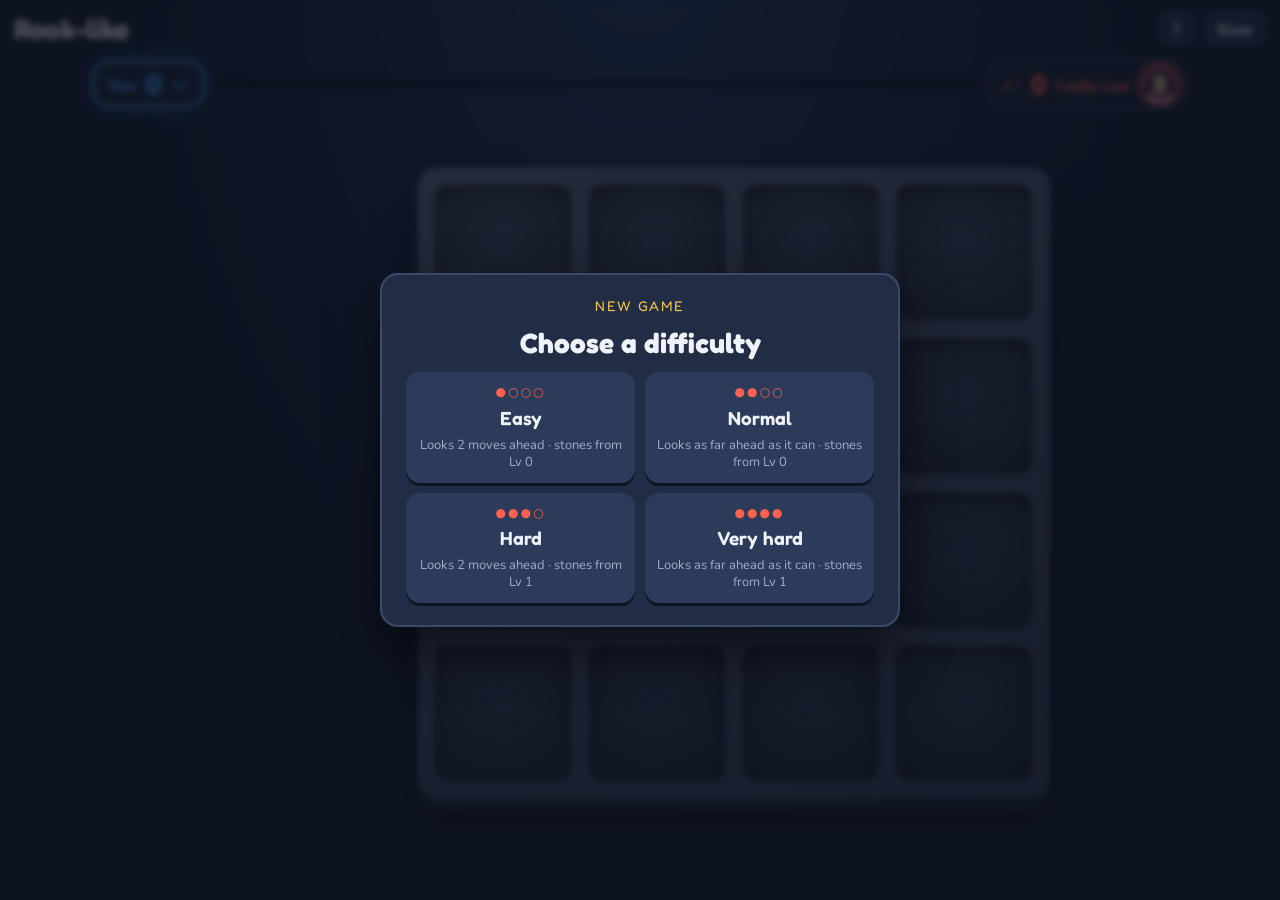
==== index.html @ 0acc6669 "Rook-like: more detailed stone and portrait art - Every character redrawn with soft shading (art-sha" ====
<!doctype html>
<html lang="en">
<head>
<meta charset="utf-8">
<meta name="viewport" content="width=device-width, initial-scale=1, viewport-fit=cover">
<meta name="description" content="A roguelike of spiked chess stones: twenty duels, one crown. Free browser game.">
<title>Rook-like</title>
<meta name="theme-color" content="#162034">
<meta name="apple-mobile-web-app-capable" content="yes">
<meta name="mobile-web-app-capable" content="yes">
<meta name="apple-mobile-web-app-title" content="Rook-like">
<meta name="apple-mobile-web-app-status-bar-style" content="black-translucent">
<link rel="apple-touch-icon" href="../apps/icons/stones.png">
<link rel="preconnect" href="https://fonts.googleapis.com">
<link rel="preconnect" href="https://fonts.gstatic.com" crossorigin>
<link href="https://fonts.googleapis.com/css2?family=Fredoka:wght@500;600;700&family=Nunito:wght@400;700&display=swap" rel="stylesheet">
<link rel="stylesheet" href="style.css">

</head>
<body>
<svg width="0" height="0" style="position:absolute" aria-hidden="true">
  <defs>
    <linearGradient id="body-you" x1="0" y1="0" x2=".6" y2="1"><stop offset="0" stop-color="#7cc0ff"/><stop offset=".5" stop-color="#3b8be8"/><stop offset="1" stop-color="#1f5bb0"/></linearGradient>
    <linearGradient id="body-opponent" x1="0" y1="0" x2=".6" y2="1"><stop offset="0" stop-color="#ff9a84"/><stop offset=".5" stop-color="#ec5440"/><stop offset="1" stop-color="#b02d1f"/></linearGradient>
    <linearGradient id="body-debris" x1="0" y1="0" x2=".6" y2="1"><stop offset="0" stop-color="#4a4a54"/><stop offset="1" stop-color="#121216"/></linearGradient>
    <linearGradient id="gold" x1="0" y1="0" x2="0" y2="1"><stop offset="0" stop-color="#fff2a8"/><stop offset=".5" stop-color="#f3c54a"/><stop offset="1" stop-color="#b8860b"/></linearGradient>
    <linearGradient id="sheen" x1="0" y1="0" x2="0" y2="1"><stop offset="0" stop-color="#fff" stop-opacity=".38"/><stop offset=".45" stop-color="#fff" stop-opacity="0"/></linearGradient>
    <!-- art.js: skin, the right-side shading every shape gets, metal, the stone's inner face, portrait vignette and glow -->
    <radialGradient id="art-skin" cx=".38" cy=".32" r=".8"><stop offset="0" stop-color="#fde3c6"/><stop offset=".55" stop-color="#f2c9a0"/><stop offset="1" stop-color="#d39b72"/></radialGradient>
    <linearGradient id="art-shade" x1="0" y1="0" x2="1" y2=".35"><stop offset=".45" stop-color="#000" stop-opacity="0"/><stop offset="1" stop-color="#000" stop-opacity=".28"/></linearGradient>
    <linearGradient id="art-metal" x1="0" y1="0" x2="1" y2="1"><stop offset="0" stop-color="#f2f5fa"/><stop offset=".45" stop-color="#b9c1d1"/><stop offset="1" stop-color="#6f7a8e"/></linearGradient>
    <radialGradient id="art-face" cx=".45" cy=".4" r=".7"><stop offset="0" stop-color="#fff" stop-opacity=".22"/><stop offset=".7" stop-color="#fff" stop-opacity="0"/><stop offset="1" stop-color="#000" stop-opacity=".12"/></radialGradient>
    <radialGradient id="art-vignette" cx=".5" cy=".45" r=".7"><stop offset=".6" stop-color="#000" stop-opacity="0"/><stop offset="1" stop-color="#000" stop-opacity=".45"/></radialGradient>
    <radialGradient id="art-glow"><stop offset="0" stop-color="#9b5de5" stop-opacity=".45"/><stop offset="1" stop-color="#9b5de5" stop-opacity="0"/></radialGradient>
  </defs>
</svg>

<div class="page">
  <header class="top-bar">
    <div class="title"><h1>Rook-like</h1></div>
    <div class="run-progress"><div class="ladder" id="ladder"></div><div class="run-line" id="run-line"></div></div>
    <div class="controls">
      <button id="rules-button" title="Rules">?</button>
      <button id="slow-button" aria-pressed="false" title="Slow motion (S)">Slow</button>
    </div>
  </header>

  <div class="scoreboard">
    <div class="player you" id="player-you">
      <span class="name">You</span>
      <span class="points" id="points-you">0</span>
      <span class="spikes" id="spikes-you" title="Spikes left"></span>
    </div>
    <div class="tug-of-war" aria-hidden="true"><div class="you" id="tug-you"></div><div class="opponent" id="tug-opponent"></div></div>
    <div class="player opponent" id="player-opponent">
      <div class="portrait" id="opponent-portrait"></div>
      <span class="name" id="opponent-name"></span>
      <span class="points" id="points-opponent">0</span>
      <span class="spikes" id="spikes-opponent" title="Spikes left"></span>
    </div>
  </div>

  <main class="table">
    <div class="hand" id="your-hand"></div>
    <div class="centre">
      <div class="board-frame"><div class="board" id="board"></div></div>
      <div id="stone-info"></div>
    </div>
    <div class="hidden-hand"><div class="hidden-stack" id="opponent-hand"></div><span class="hand-count" id="opponent-hand-count"></span></div>
  </main>
</div>

<template id="rules-template">
  <h2>How to play</h2>
  <h3>A match</h3>
  <ul>
    <li>Take turns placing a stone from your hand on an empty square of the 4 × 4 board. You never see the opponent's hand.</li>
    <li>Before each match you pick 8 stones from your collection to play with, at most one king and one queen. Your king and your 7 spikiest stones are picked for you; tap a stone to swap it. The same stone may come at several levels, say a level 4 and a level 5 rook. You start with Tiny Tim, Tiny Tony and Tiny Ted (pawns), Neigh Nigel (knight), Bishop Bailey (bishop), Castle Carl (rook), Duchess Dagger (queen) and King Kobe (king). Your stones face up the board, the opponent's are turned round and face down. Each level adds a spike to every side that has some, up to 5. Opponents' stones can be level 0: one spike fewer on every spiked side, so a level 0 tiny has none.</li>
    <li><b>King Kobe</b> has golden shields on every side: every spike that touches him breaks, and he can never be taken.</li>
    <li><b>Rare stones</b> have their own powers and their own growth (see below). Each belongs to one opponent, who always plays it and may offer it when you win.</li>
  </ul>
  <h3>Fights</h3>
  <ul>
    <li><b>Clash:</b> each side of your new stone that touches an enemy stone fights it. Facing spikes break off one for one, and the side with spikes left over wins and takes the other stone. A spike that hits is used up, so the winner always loses at least one spike: 2 against 1 ends 1 against 0, and 1 against 0 ends 0 against 0. That works both ways: lose any clash and your new stone is taken.</li>
    <li><b>Chain:</b> after the new stone has fought, as long as two stones of different colours touch with a spike between them, they fight the same way, the pair closest to the new stone first. So when a move ends, no two stones of different colours touch with a spike between them.</li>
  </ul>
  <h3>Winning</h3>
  <ul>
    <li>When the board is full, count your stones, one point each. Most points wins. Level on points: most spikes left on your stones wins (the small number by each score). Level on spikes too: whoever placed first wins, since the other side had the last move. Whoever loses His Hovering Holiness loses the match at once.</li>
  </ul>
  <h3>A run</h3>
  <ul>
    <li>A run is <b>20 matches</b>. Lose one and the run is over. Match 20 is the boss. At the start of a game you pick a difficulty, and every run of that game plays it (New game, below, starts over with the starter stones): Easy (opponents look 2 moves ahead, stones from level 0), Normal (as far ahead as they can, level 0), Hard (2 moves, level 1) or Very hard (as far as they can, level 1).</li>
    <li>Opponents come in a random order, but Lady Lux, whose Experienced Edna cures poison, always comes before Madame Swerve and her Venom Veronica. Every opponent keeps their own deck for the whole run. After each match you win, every deck upgrades one stone by one level, so they all grow even while you face someone else. On Easy the tinies go up first, on Normal the tinies, knights, bishops and rooks, one level at a time. The boss starts 6 upgrades ahead.</li>
    <li>After a win, upgrade one of three random stones from your deck by one level. The old one stays in your collection, except a queen, who is replaced. If the opponent played a stone you do not own (piece and turn), you also get one of those, at level 1. When a run ends, keep one stone you held that run and do not own yet: it joins your collection for good, and a new queen replaces your old one.</li>
    <li>Every opponent always brings the same stones. Remember what they play.</li>
  </ul>
  <h3>Controls</h3>
  <ul>
    <li>Pick a stone, then hover over a square (or tap it once on a phone): yellow stones you would take, red stones you would lose, faded spikes would break. Slow (or S) plays every move four times slower.</li>
  </ul>
  <div class="piece-guide" id="piece-guide"></div>
  <p class="record" id="record"></p>
  <div class="rules-footer">
    <div class="rules-footer-links">
      <button class="text-button" id="give-up-button">Give up this run</button>
      <button class="text-button" id="new-game-button">New game</button>
    </div>
    <button class="primary" id="close-rules-button">Back to the game</button>
  </div>
</template>

<div class="modal" id="card-modal" hidden><div class="card" id="card"></div></div>
<div class="modal" id="rules-modal" hidden><div class="card rules" id="rules-card"></div></div>

<script src="src/rules.js"></script>
<script src="src/computer.js"></script>
<script src="src/art.js"></script>
<script src="src/settings.js"></script>
<script src="src/save.js"></script>
<script src="src/screen.js"></script>
<script src="src/move.js"></script>
<script src="src/run.js"></script>
<script src="src/controls.js"></script>
</body>
</html>
---- style.css ----
/* ===== Base =====
   Your hand on the left, the board in the middle, the opponent's hidden hand as a slim stack on the right; stacked on phones.
   Every size follows --stone-size, so the whole table fits the window. --time-scale stretches every animation in slow motion
   (1, or SLOW_MOTION_FACTOR in move.js), and --pace speeds up the turnovers of a long chain. */
:root {
  --stone-size: clamp(56px, min(calc((100vh - 240px) / 4.75), calc((100vw - 120px) / 8.2)), 136px);
  --gap: calc(var(--stone-size) * 0.13);
  --background: #162034;
  --panel: #212d45;
  --panel-raised: #2c3b59;
  --ink: #eef2fb;
  --muted: #9eadc8;
  --line: #3a4a6a;
  --accent: #f3c54a;
  --blue: #4aa3ff;
  --red: #ff6150;
  --grain: url("data:image/svg+xml,%3Csvg xmlns='http://www.w3.org/2000/svg' width='160' height='160'%3E%3Cfilter id='n'%3E%3CfeTurbulence type='fractalNoise' baseFrequency='.9' numOctaves='3' stitchTiles='stitch'/%3E%3CfeColorMatrix values='0 0 0 0 .5 0 0 0 0 .5 0 0 0 0 .5 0 0 0 .55 0'/%3E%3C/filter%3E%3Crect width='160' height='160' filter='url(%23n)'/%3E%3C/svg%3E");
  --font-display: 'Fredoka', 'Avenir Next Rounded', system-ui, sans-serif;
  --font-body: 'Nunito', system-ui, sans-serif;
  --time-scale: 1;
  color-scheme: dark;
}
body.slow {
  --time-scale: 4;
}
*,
*::before,
*::after {
  box-sizing: border-box;
}
[hidden] {
  display: none !important;
}
body {
  margin: 0;
  background: radial-gradient(ellipse at 50% -10%, #2b3d66 0%, var(--background) 60%) fixed var(--background);
  color: var(--ink);
  font-family: var(--font-body);
  font-size: 15px;
  min-height: 100vh;
  touch-action: manipulation;
  -webkit-tap-highlight-color: transparent;
}
h1,
h2,
h3,
button,
.run-line,
.name,
.points,
.hand-count,
#stone-info b,
#stone-info .level,
.card-label,
.name-tag,
.points-pop,
.piece-guide b {
  font-family: var(--font-display);
}
.page {
  max-width: 1300px;
  margin: 0 auto;
  padding: max(10px, env(safe-area-inset-top)) max(14px, env(safe-area-inset-right)) 10px
    max(14px, env(safe-area-inset-left));
  display: grid;
  grid-template-rows: auto auto 1fr;
  gap: 10px;
  min-height: 100vh;
}

/* ===== Buttons ===== */
button {
  font-size: 16px;
  font-weight: 600;
  border: 0;
  border-radius: 10px;
  padding: 9px 14px;
  background: var(--panel-raised);
  color: var(--ink);
  cursor: pointer;
  box-shadow: 0 3px 0 #0e1422;
  transition: transform 0.06s;
}
button:hover {
  filter: brightness(1.12);
}
button:active {
  transform: translateY(2px);
  box-shadow: 0 1px 0 #0e1422;
}
button:focus-visible {
  outline: 3px solid var(--accent);
  outline-offset: 2px;
}
button.primary,
#slow-button[aria-pressed='true'] {
  background: var(--accent);
  color: #2a2410;
}
.text-button {
  background: none;
  box-shadow: none;
  color: var(--muted);
  font-size: 13px;
  padding: 4px 0;
  text-decoration: underline;
}

/* ===== Top bar: title, run ladder, buttons ===== */
.top-bar {
  display: flex;
  flex-wrap: wrap;
  align-items: center;
  justify-content: space-between;
  gap: 8px 14px;
}
.title {
  display: flex;
  align-items: baseline;
  gap: 12px;
  flex-wrap: wrap;
  min-width: 0;
}
h1 {
  font-weight: 700;
  font-size: 28px;
  margin: 0;
  letter-spacing: -0.01em;
}
.controls {
  display: flex;
  gap: 8px;
  flex-wrap: wrap;
  align-items: center;
}
/* Twenty pips, the last one is the boss. */
.run-progress {
  flex: 1;
  min-width: 200px;
  max-width: 520px;
}
.ladder {
  display: flex;
  gap: 4px;
  align-items: center;
}
.ladder i {
  flex: 1;
  height: 10px;
  border-radius: 3px;
  background: rgba(10, 14, 26, 0.55);
  box-shadow: inset 0 1px 2px rgba(0, 0, 0, 0.5);
}
.ladder i.won {
  background: linear-gradient(#ffe08a, #e0a92e);
}
.ladder i.current {
  background: var(--panel-raised);
  box-shadow: 0 0 0 2px var(--accent);
}
.ladder i.boss {
  flex: 1.8;
  background: #2a1838;
  box-shadow: inset 0 0 0 2px #7d4bb8;
}
.ladder i.boss.current {
  box-shadow:
    0 0 0 2px var(--accent),
    inset 0 0 0 2px #7d4bb8;
}
.ladder i.boss.won {
  background: linear-gradient(#e2b6ff, #8b4fd6);
}
.run-line {
  font-size: 13px;
  color: var(--muted);
  margin-top: 4px;
}

/* ===== Scores: you, the tug of war, the opponent ===== */
.scoreboard {
  display: grid;
  grid-template-columns: minmax(0, max-content) minmax(40px, 1fr) minmax(0, max-content);
  gap: 14px;
  align-items: center;
  max-width: calc(var(--stone-size) * 7.6 + 60px);
  width: 100%;
  justify-self: center;
}
.player {
  display: flex;
  align-items: center;
  gap: 10px;
  min-width: 0;
  padding: 4px 12px;
  border-radius: 16px;
  background: rgba(33, 45, 69, 0.7);
  border: 2px solid var(--line);
  transition:
    border-color 0.2s,
    box-shadow 0.2s;
}
.player.to-move {
  border-color: currentColor;
  box-shadow:
    0 0 0 4px color-mix(in srgb, currentColor 16%, transparent),
    0 0 22px color-mix(in srgb, currentColor 30%, transparent);
}
.player.opponent {
  flex-direction: row-reverse;
  text-align: right;
  padding-right: 5px;
}
.player .name {
  font-weight: 600;
  font-size: 17px;
  white-space: nowrap;
  overflow: hidden;
  text-overflow: ellipsis;
}
.player .points {
  font-weight: 700;
  font-size: 28px;
  font-variant-numeric: tabular-nums;
}
.player .spikes {
  font-size: 13px;
  opacity: 0.6;
  font-variant-numeric: tabular-nums;
  white-space: nowrap;
}
.you {
  color: var(--blue);
}
.opponent {
  color: var(--red);
}
.portrait {
  width: 40px;
  height: 40px;
  flex: none;
  border-radius: 50%;
  overflow: hidden;
  box-shadow: 0 0 0 2px currentColor;
}
.tug-of-war {
  display: flex;
  height: 8px;
  border-radius: 99px;
  background: rgba(10, 14, 26, 0.5);
  overflow: hidden;
  box-shadow: inset 0 1px 3px rgba(0, 0, 0, 0.5);
}
.tug-of-war div {
  transition: width 0.35s ease-out;
}
.tug-of-war .you {
  background: linear-gradient(90deg, #2f7fe0, var(--blue));
}
.tug-of-war .opponent {
  background: linear-gradient(90deg, var(--red), #d8402f);
  margin-left: auto;
}

/* ===== Table: the two hands around the board ===== */
.table {
  display: grid;
  grid-template-columns: auto auto auto;
  gap: calc(var(--stone-size) * 0.3);
  justify-content: center;
  align-items: center;
  align-content: center;
  padding-bottom: 12px;
}
.centre {
  display: grid;
  gap: 8px;
}
.hand {
  display: grid;
  grid-template-columns: repeat(2, var(--stone-size));
  gap: var(--gap);
  align-content: center;
  min-height: calc(var(--stone-size) * 4 + var(--gap) * 3);
}
.hand:not(.active) .hand-stone {
  opacity: 0.55;
  filter: saturate(0.8);
}
.hand-stone {
  width: var(--stone-size);
  height: var(--stone-size);
  padding: 0;
  background: none;
  box-shadow: none;
  border-radius: 14px;
  transition:
    transform 0.15s,
    filter 0.15s,
    opacity 0.15s;
}
.hand-stone:hover {
  filter: brightness(1.1);
}
.hand-stone.selected {
  transform: translateY(-6px) scale(1.06);
  background: radial-gradient(circle, rgba(243, 197, 74, 0.4) 0%, rgba(243, 197, 74, 0) 70%);
}
.hand-stone:disabled {
  cursor: default;
}
.hand-stone:disabled:hover {
  filter: none;
}
.hidden-hand {
  display: grid;
  justify-items: center;
  gap: 10px;
  width: calc(var(--stone-size) * 0.75);
}
.hidden-stack {
  display: flex;
  flex-direction: column;
  align-items: center;
}
.hidden-stone {
  width: calc(var(--stone-size) * 0.62);
  height: calc(var(--stone-size) * 0.62);
  filter: drop-shadow(0 3px 2px rgba(0, 0, 0, 0.5));
}
.hidden-stone + .hidden-stone {
  margin-top: calc(var(--stone-size) * -0.34);
}
.hidden-stone:nth-child(odd) {
  transform: rotate(-4deg);
}
.hidden-stone:nth-child(even) {
  transform: rotate(3deg);
}
.hand-count {
  font-size: 14px;
  color: var(--red);
  opacity: 0.8;
  font-variant-numeric: tabular-nums;
}
.portrait svg,
.hidden-stone svg,
.big-portrait svg,
.hand-stone svg,
.square svg.stone {
  width: 100%;
  height: 100%;
  display: block;
}
.hand-stone svg,
.square svg.stone {
  overflow: visible;
  filter: drop-shadow(0 4px 3px rgba(0, 0, 0, 0.45));
}
#stone-info {
  min-height: 1.5em;
  max-width: calc(var(--stone-size) * 4.4);
  justify-self: center;
  text-align: center;
  font-size: 15px;
  color: var(--muted);
}
#stone-info b {
  font-weight: 600;
  color: var(--ink);
}
#stone-info .level {
  color: var(--accent);
  font-weight: 600;
}
#stone-info .status {
  font-family: var(--font-display);
  font-weight: 500;
}
#stone-info .status.opponent {
  color: var(--red);
}
#stone-info .status.you {
  color: var(--blue);
}

/* ===== Board ===== */
.board-frame {
  position: relative;
}
.board {
  position: relative;
  display: grid;
  grid-template-columns: repeat(var(--board-size), var(--stone-size));
  gap: var(--gap);
  padding: var(--gap);
  border-radius: 20px;
  background: var(--grain), linear-gradient(160deg, #5d6880 0%, #454f68 50%, #363f56 100%);
  background-blend-mode: overlay, normal;
  box-shadow:
    0 10px 0 #20283a,
    0 22px 40px rgba(0, 0, 0, 0.5),
    inset 0 2px 0 rgba(255, 255, 255, 0.18),
    inset 0 -3px 0 rgba(0, 0, 0, 0.25);
}
.board::before {
  content: '';
  position: absolute;
  inset: -26px;
  z-index: -1;
  border-radius: 50%;
  background: radial-gradient(closest-side, rgba(243, 197, 74, 0.1), transparent);
  pointer-events: none;
}
.square {
  position: relative;
  aspect-ratio: 1;
  border-radius: 14px;
  background: radial-gradient(circle at 50% 40%, rgba(30, 38, 58, 0.35), rgba(10, 14, 26, 0.6));
  box-shadow:
    inset 0 4px 10px rgba(0, 0, 0, 0.55),
    inset 0 -1px 0 rgba(255, 255, 255, 0.08),
    0 1px 0 rgba(255, 255, 255, 0.1);
}
.square.playable {
  cursor: pointer;
}
.square.playable:hover {
  background: rgba(243, 197, 74, 0.16);
  box-shadow: inset 0 0 0 3px rgba(243, 197, 74, 0.55);
}
.square.last-move::before {
  content: '';
  position: absolute;
  left: 50%;
  bottom: -10px;
  width: 22px;
  height: 4px;
  margin-left: -11px;
  border-radius: 2px;
  background: var(--accent);
  box-shadow: 0 0 8px var(--accent);
  pointer-events: none;
}
/* The preview: a ghost of the selected stone, yellow rings on stones you would take, red on stones you would lose, faded spikes. */
.square .preview-stone {
  position: absolute;
  inset: 0;
  opacity: 0.72;
  pointer-events: none;
}
.square.would-lose::after,
.square.would-take::after {
  content: '';
  position: absolute;
  inset: -4px;
  border-radius: 16px;
  border: 3px solid var(--accent);
  animation: pulse 0.9s ease-in-out infinite;
  pointer-events: none;
}
.square.would-lose::after {
  border-color: var(--red);
}
.square.preview .breaking {
  opacity: 0.3;
}

/* ===== A move: drop, shatter, turn over ===== */
.square.just-placed svg.stone {
  animation: drop calc(0.3s * var(--time-scale)) cubic-bezier(0.3, 1.5, 0.5, 1);
}
.board.thump {
  animation: thump calc(0.28s * var(--time-scale)) ease-out calc(0.12s * var(--time-scale));
}
.board.shake {
  animation: shake calc(0.4s * var(--time-scale)) ease-in-out;
}
.square:not(.preview) .breaking {
  transform-box: fill-box;
  transform-origin: 50% 100%;
  animation: shatter calc(0.45s * var(--time-scale)) ease-in forwards;
}
.flip-card {
  position: absolute;
  inset: 0;
  transform-style: preserve-3d;
  animation: turn calc(0.42s * var(--time-scale) * var(--pace, 1)) ease-in-out forwards;
}
.flip-card .front,
.flip-card .back-face {
  position: absolute;
  inset: 0;
  backface-visibility: hidden;
  -webkit-backface-visibility: hidden;
}
.flip-card .back-face {
  transform: rotateY(180deg);
}
.square.turning-over::after {
  content: '';
  position: absolute;
  inset: 6px;
  border-radius: 14px;
  pointer-events: none;
  opacity: 0;
  background: radial-gradient(rgba(255, 255, 255, 0.6), transparent 70%);
  animation: flash calc(0.3s * var(--time-scale)) ease-out calc(0.2s * var(--time-scale)) forwards;
}
/* Pops over the board: the name of the stone placed, and the points won or lost. */
.points-pop,
.name-tag {
  position: absolute;
  font-weight: 700;
  pointer-events: none;
  transform: translate(-50%, -50%);
  z-index: 4;
  white-space: nowrap;
}
.points-pop {
  font-size: 26px;
  color: var(--accent);
  text-shadow:
    0 2px 0 #0e1422,
    0 0 10px rgba(0, 0, 0, 0.6);
  animation: rise calc(1.1s * var(--time-scale)) ease-out forwards;
}
.points-pop.loss {
  color: var(--red);
}
.name-tag {
  font-size: 15px;
  color: var(--ink);
  background: #0e1422;
  border: 2px solid currentColor;
  border-radius: 99px;
  padding: 1px 10px;
  animation: tagup calc(1.3s * var(--time-scale)) ease-out forwards;
}
.name-tag.you {
  border-color: var(--blue);
}
.name-tag.opponent {
  border-color: var(--red);
}

/* ===== Rare stones: poison, His Hovering Holiness flying, and one-off effects of a fight ===== */
.square.poisoned svg.stone {
  filter: drop-shadow(0 0 7px #7dff5a) drop-shadow(0 4px 3px rgba(0, 0, 0, 0.45));
}
.square.poisoned::before {
  content: '';
  position: absolute;
  inset: 18% 22% auto;
  height: 60%;
  pointer-events: none;
  z-index: 2;
  background: radial-gradient(circle at 30% 20%, #9dff6a 0 4px, transparent 5px),
    radial-gradient(circle at 70% 45%, #7de04a 0 3px, transparent 4px),
    radial-gradient(circle at 45% 75%, #9dff6a 0 3px, transparent 4px);
  animation: drip 1.6s ease-in infinite;
}
.poison-countdown {
  position: absolute;
  right: 4%;
  top: 4%;
  width: 24px;
  height: 24px;
  border-radius: 50%;
  background: #2d7a1f;
  border: 2px solid #9dff6a;
  color: #eaffde;
  display: grid;
  place-items: center;
  font-family: var(--font-display);
  font-weight: 700;
  font-size: 13px;
  z-index: 3;
  box-shadow: 0 0 10px #7dff5a;
}
.square.flying svg.stone {
  animation: hover 1.8s ease-in-out infinite;
}
.square.flying::after {
  content: '';
  position: absolute;
  left: 22%;
  right: 22%;
  bottom: 4%;
  height: 10%;
  border-radius: 50%;
  background: rgba(0, 0, 0, 0.45);
  filter: blur(3px);
  animation: shadow 1.8s ease-in-out infinite;
  pointer-events: none;
}
.jet-flames {
  position: absolute;
  left: 0;
  right: 0;
  bottom: -2%;
  height: 30%;
  pointer-events: none;
  animation: hover 1.8s ease-in-out infinite;
}
.jet-flames i {
  position: absolute;
  bottom: 0;
  width: 14%;
  height: 100%;
  border-radius: 50% 50% 45% 45%;
  background: radial-gradient(ellipse at 50% 20%, #fff6c8 0 18%, #ffb43a 40%, #ff5a1f 65%, transparent 72%);
  animation: flame 0.18s ease-in-out infinite alternate;
}
.jet-flames i:first-child {
  left: 30%;
}
.jet-flames i:last-child {
  right: 30%;
  animation-delay: 0.09s;
}
.square.bitten::after {
  content: '';
  position: absolute;
  inset: -6px;
  border-radius: 18px;
  pointer-events: none;
  background: radial-gradient(circle, rgba(125, 255, 90, 0.7), transparent 70%);
  animation: flash calc(0.5s * var(--time-scale)) ease-out forwards;
}
.square.shield-hit::after {
  content: '';
  position: absolute;
  inset: -6px;
  border-radius: 18px;
  pointer-events: none;
  border: 4px solid #ffd34d;
  box-shadow: 0 0 18px #ffd34d;
  animation: flash calc(0.5s * var(--time-scale)) ease-out forwards;
}
.square.crowned::after {
  content: '';
  position: absolute;
  inset: -10px;
  border-radius: 50%;
  pointer-events: none;
  background: radial-gradient(circle, rgba(255, 236, 140, 0.95), rgba(243, 197, 74, 0.4) 40%, transparent 70%);
  animation: flash calc(0.8s * var(--time-scale)) ease-out forwards;
}
.square.crumbling svg.stone {
  animation: crumble calc(0.5s * var(--time-scale)) ease-in-out;
}
.bee {
  position: absolute;
  width: 10px;
  height: 7px;
  margin: -3px 0 0 -5px;
  border-radius: 50%;
  z-index: 5;
  pointer-events: none;
  background: repeating-linear-gradient(90deg, #ffd34d 0 3px, #1d1d1d 3px 5px);
  box-shadow: 0 -3px 0 -1px rgba(255, 255, 255, 0.8);
  animation: bee calc(1s * var(--time-scale)) ease-in-out forwards;
}

/* ===== Cards between matches: the next opponent, rewards, the end of a run ===== */
.modal {
  position: fixed;
  inset: 0;
  display: grid;
  place-items: center;
  background: rgba(10, 14, 26, 0.72);
  backdrop-filter: blur(3px);
  z-index: 10;
  padding: 16px;
  overflow: auto;
}
#rules-modal {
  z-index: 11;
}
.card {
  background: var(--panel);
  border: 2px solid var(--line);
  padding: 22px 24px;
  border-radius: 18px;
  text-align: center;
  display: grid;
  gap: 12px;
  width: min(520px, 100%);
  box-shadow: 0 20px 50px rgba(0, 0, 0, 0.5);
  animation: drop 0.3s ease-out;
}
.card h2 {
  font-size: 28px;
  margin: 0;
}
.card p {
  margin: 0;
  color: var(--muted);
}
.card .card-label {
  font-size: 14px;
  letter-spacing: 0.1em;
  text-transform: uppercase;
  color: var(--accent);
}
.card .card-label.quiet {
  color: var(--muted);
}
.card .big-portrait {
  width: 132px;
  height: 132px;
  justify-self: center;
  border-radius: 50%;
  overflow: hidden;
  box-shadow:
    0 0 0 4px var(--red),
    0 10px 24px rgba(0, 0, 0, 0.5);
}
.card .big-portrait.boss {
  box-shadow:
    0 0 0 4px #9b5de5,
    0 0 40px rgba(155, 93, 229, 0.6);
}
.card q {
  font-style: italic;
  color: var(--ink);
  font-size: 17px;
}
.choices {
  display: grid;
  grid-template-columns: repeat(auto-fit, minmax(130px, 1fr));
  gap: 10px;
}
.choice {
  display: grid;
  gap: 6px;
  justify-items: center;
  padding: 12px 8px;
  background: var(--panel-raised);
  border-radius: 14px;
  font-size: 14px;
  font-weight: 600;
  line-height: 1.3;
}
.choice svg {
  width: 76px;
  height: 76px;
  overflow: visible;
}
.choices.difficulties {
  grid-template-columns: repeat(2, 1fr);
}
.choice .difficulty {
  font-size: 19px;
}
.choice .difficulty-detail {
  font-family: var(--font-body);
  font-weight: 400;
  font-size: 13px;
  color: var(--muted);
}
.choice .pips {
  color: var(--red);
  letter-spacing: 2px;
  font-size: 12px;
}
.choice .swap {
  display: flex;
  align-items: center;
  gap: 2px;
}
.choice .swap svg {
  width: 56px;
  height: 56px;
}
/* A long list of choices, like every stone of a run: smaller tiles. */
.choices.compact {
  grid-template-columns: repeat(auto-fill, minmax(92px, 1fr));
  gap: 8px;
  max-height: 52vh;
  overflow-y: auto;
}
.choices.compact .choice {
  padding: 8px 4px;
  font-size: 12px;
}
.choices.compact .swap svg {
  width: 50px;
  height: 50px;
}
.hand-row {
  display: flex;
  flex-wrap: wrap;
  justify-content: center;
  gap: 6px;
}
.hand-row svg {
  width: 52px;
  height: 52px;
  overflow: visible;
}
/* Your collection on the card before a match: stones in your deck are lit, the rest dimmed. */
.collection {
  display: flex;
  flex-wrap: wrap;
  justify-content: center;
  gap: 6px;
}
.owned {
  width: 58px;
  height: 58px;
  padding: 3px;
  background: none;
  box-shadow: none;
  border-radius: 12px;
  opacity: 0.38;
  filter: saturate(0.6);
  transition:
    opacity 0.12s,
    transform 0.12s;
}
.owned svg {
  width: 100%;
  height: 100%;
  overflow: visible;
}
.owned.in-deck {
  opacity: 1;
  filter: none;
  background: rgba(243, 197, 74, 0.16);
  box-shadow: inset 0 0 0 2px rgba(243, 197, 74, 0.6);
}
.owned:hover {
  transform: translateY(-2px);
}
.deck-count {
  font-variant-numeric: tabular-nums;
}
.card .primary:disabled {
  opacity: 0.4;
  cursor: default;
  transform: none;
}

/* ===== Rules ===== */
.card.rules {
  text-align: left;
  width: min(760px, 100%);
  line-height: 1.5;
}
.rules h3 {
  font-size: 17px;
  font-weight: 600;
  color: var(--accent);
  margin: 8px 0 0;
}
.rules ul {
  margin: 0;
  padding-left: 20px;
}
.rules li {
  margin: 4px 0;
}
.rules .rules-footer {
  display: flex;
  justify-content: space-between;
  align-items: center;
}
.rules-footer-links {
  display: flex;
  gap: 18px;
}
.piece-guide {
  display: grid;
  grid-template-columns: repeat(auto-fit, minmax(260px, 1fr));
  gap: 10px;
  margin-top: 10px;
}
.piece-guide div {
  display: grid;
  grid-template-columns: 52px 52px 1fr;
  gap: 8px;
  align-items: center;
  background: var(--panel-raised);
  border-radius: 12px;
  padding: 8px;
}
.piece-guide svg {
  width: 100%;
  height: auto;
  overflow: visible;
}
.piece-guide b {
  font-weight: 600;
  display: block;
}
.piece-guide span {
  font-size: 13px;
  color: var(--muted);
}
.record {
  color: var(--muted);
  font-size: 13px;
  font-variant-numeric: tabular-nums;
}

/* ===== Keyframes ===== */
@keyframes thump {
  0%,
  100% {
    transform: none;
  }
  35% {
    transform: translateY(3px) scale(0.995);
  }
}
@keyframes shake {
  0%,
  100% {
    transform: none;
  }
  20% {
    transform: translateX(-5px) rotate(-0.4deg);
  }
  40% {
    transform: translateX(5px) rotate(0.4deg);
  }
  60% {
    transform: translateX(-3px);
  }
  80% {
    transform: translateX(2px);
  }
}
@keyframes drop {
  0% {
    transform: scale(1.35);
    opacity: 0;
  }
  100% {
    transform: scale(1);
    opacity: 1;
  }
}
@keyframes shatter {
  0% {
    transform: none;
    opacity: 1;
  }
  35% {
    transform: scale(1.25);
    opacity: 1;
  }
  100% {
    transform: translateY(-6px) scale(0.2) rotate(40deg);
    opacity: 0;
  }
}
@keyframes turn {
  0% {
    transform: perspective(500px) rotateY(0);
  }
  50% {
    transform: perspective(500px) rotateY(90deg) scale(1.1);
  }
  100% {
    transform: perspective(500px) rotateY(180deg);
  }
}
@keyframes flash {
  0% {
    opacity: 1;
    transform: scale(0.4);
  }
  100% {
    opacity: 0;
    transform: scale(1.5);
  }
}
@keyframes pulse {
  0%,
  100% {
    opacity: 0.35;
  }
  50% {
    opacity: 1;
  }
}
@keyframes rise {
  0% {
    opacity: 0;
    margin-top: 10px;
  }
  20% {
    opacity: 1;
  }
  100% {
    opacity: 0;
    margin-top: -40px;
  }
}
@keyframes tagup {
  0% {
    opacity: 0;
    margin-top: 0;
  }
  15% {
    opacity: 1;
    margin-top: -8px;
  }
  75% {
    opacity: 1;
  }
  100% {
    opacity: 0;
    margin-top: -22px;
  }
}
@keyframes drip {
  0% {
    opacity: 0;
    transform: translateY(-4px);
  }
  30% {
    opacity: 1;
  }
  100% {
    opacity: 0;
    transform: translateY(14px);
  }
}
@keyframes hover {
  0%,
  100% {
    transform: translateY(-7%);
  }
  50% {
    transform: translateY(-14%);
  }
}
@keyframes shadow {
  0%,
  100% {
    transform: scaleX(1);
    opacity: 0.8;
  }
  50% {
    transform: scaleX(0.8);
    opacity: 0.5;
  }
}
@keyframes flame {
  from {
    transform: scaleY(0.75);
  }
  to {
    transform: scaleY(1.15);
  }
}
@keyframes crumble {
  0%,
  100% {
    transform: none;
  }
  20% {
    transform: translateX(-4%) rotate(-4deg);
  }
  40% {
    transform: translateX(4%) rotate(4deg);
  }
  60% {
    transform: translateX(-3%) rotate(-2deg);
  }
  80% {
    transform: translateX(2%);
  }
}
@keyframes bee {
  0% {
    transform: translate(0, 0) scale(0.4);
    opacity: 0;
  }
  15% {
    opacity: 1;
  }
  55% {
    transform: translate(var(--bee-x), var(--bee-y)) scale(1);
  }
  100% {
    transform: translate(0, 0) scale(0.4);
    opacity: 0;
  }
}

/* ===== Reduced motion, and phones ===== */
@media (prefers-reduced-motion: reduce) {
  .square:not(.preview) .breaking {
    animation: none;
    opacity: 0;
  }
  .flip-card {
    animation: none;
    transform: rotateY(180deg);
  }
  .board.thump,
  .board.shake,
  .square.just-placed svg.stone,
  .square.turning-over::after,
  .square.would-take::after,
  .points-pop,
  .name-tag,
  .card {
    animation: none;
  }
}
@media (max-width: 760px) {
  :root {
    --stone-size: calc((100vw - 60px) / 4.5);
  }
  .table {
    grid-template-columns: 1fr;
  }
  .hand {
    grid-template-columns: repeat(4, var(--stone-size));
    min-height: 0;
    justify-content: center;
  }
  .hidden-hand {
    order: -1;
    width: auto;
    display: flex;
    justify-content: center;
    align-items: center;
  }
  .hidden-stack {
    flex-direction: row;
  }
  .hidden-stone {
    width: calc(var(--stone-size) * 0.42);
    height: calc(var(--stone-size) * 0.42);
  }
  .hidden-stone + .hidden-stone {
    margin: 0 0 0 calc(var(--stone-size) * -0.1);
  }
  .player .points {
    font-size: 24px;
  }
  .portrait {
    width: 34px;
    height: 34px;
  }
  h1 {
    font-size: 23px;
  }
  button {
    font-size: 14px;
    padding: 8px 11px;
  }
  .player .name {
    font-size: 15px;
  }
}
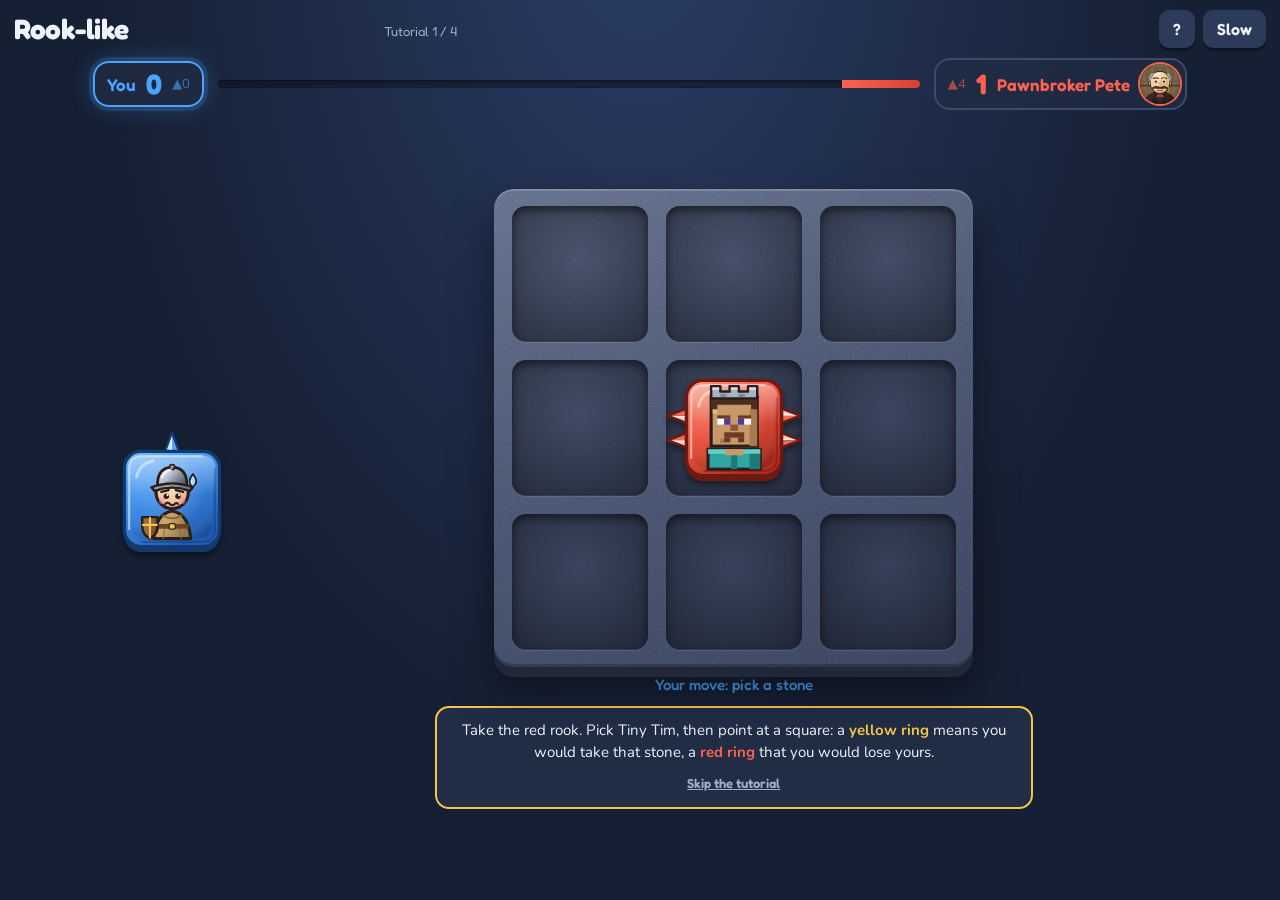
==== commit 33131011: "Rook-like: a four-board tutorial, a word and a demo for each new rare stone, the opponent's deck on " ====
--- a/index.html
+++ b/index.html
@@ -65,6 +65,7 @@
     <div class="centre">
       <div class="board-frame"><div class="board" id="board"></div></div>
       <div id="stone-info"></div>
+      <div class="coach" id="coach" hidden></div>
     </div>
     <div class="hidden-hand"><div class="hidden-stack" id="opponent-hand"></div><span class="hand-count" id="opponent-hand-count"></span></div>
   </main>
@@ -74,35 +75,33 @@
   <h2>How to play</h2>
   <h3>A match</h3>
   <ul>
-    <li>Take turns placing a stone from your hand on an empty square of the 4 × 4 board. You never see the opponent's hand.</li>
-    <li>Before each match you pick 8 stones from your collection to play with, at most one king and one queen. Your king and your 7 spikiest stones are picked for you; tap a stone to swap it. The same stone may come at several levels, say a level 4 and a level 5 rook. You start with Tiny Tim, Tiny Tony and Tiny Ted (pawns), Neigh Nigel (knight), Bishop Bailey (bishop), Castle Carl (rook), Duchess Dagger (queen) and King Kobe (king). Your stones face up the board, the opponent's are turned round and face down. Each level adds a spike to every side that has some, up to 5. Opponents' stones can be level 0: one spike fewer on every spiked side, so a level 0 tiny has none.</li>
-    <li><b>King Kobe</b> has golden shields on every side: every spike that touches him breaks, and he can never be taken.</li>
-    <li><b>Rare stones</b> have their own powers and their own growth (see below). Each belongs to one opponent, who always plays it and may offer it when you win.</li>
+    <li>Take turns placing a stone from your hand on an empty square of the 4 × 4 board. Your stones are blue and face up the board, the opponent's are red and face down.</li>
+    <li><b>Fights:</b> each side of your new stone that touches a red stone fights it. Facing spikes break off one for one, and the side with spikes left over wins and takes the other stone. A spike that hits is used up, so 2 against 1 ends 1 against 0. Lose any of these fights and your new stone is taken.</li>
+    <li><b>Chains:</b> a stone that changes colour fights on with its own spikes, the pair closest to the new stone first, until no blue and red stones touch with a spike between them.</li>
+    <li><b>Winning:</b> when the board is full, each stone you own is one point. Level on points, most spikes left wins (the ▲ number). Level on spikes too, whoever placed first wins. Whoever loses His Hovering Holiness loses at once.</li>
   </ul>
-  <h3>Fights</h3>
+  <h3>Stones</h3>
   <ul>
-    <li><b>Clash:</b> each side of your new stone that touches an enemy stone fights it. Facing spikes break off one for one, and the side with spikes left over wins and takes the other stone. A spike that hits is used up, so the winner always loses at least one spike: 2 against 1 ends 1 against 0, and 1 against 0 ends 0 against 0. That works both ways: lose any clash and your new stone is taken.</li>
-    <li><b>Chain:</b> after the new stone has fought, as long as two stones of different colours touch with a spike between them, they fight the same way, the pair closest to the new stone first. So when a move ends, no two stones of different colours touch with a spike between them.</li>
-  </ul>
-  <h3>Winning</h3>
-  <ul>
-    <li>When the board is full, count your stones, one point each. Most points wins. Level on points: most spikes left on your stones wins (the small number by each score). Level on spikes too: whoever placed first wins, since the other side had the last move. Whoever loses His Hovering Holiness loses the match at once.</li>
+    <li>Each level adds a spike to every side that has some, up to 5. Opponent stones can be level 0: one spike fewer on every spiked side, so a level 0 Tiny has none.</li>
+    <li><b>King Kobe</b> has golden shields: every spike that touches him breaks, and he can never be taken.</li>
+    <li><b>Rare stones</b> have their own powers and their own growth (see below). Each belongs to one opponent, who always brings it.</li>
   </ul>
   <h3>A run</h3>
   <ul>
-    <li>A run is <b>20 matches</b>. Lose one and the run is over. Match 20 is the boss. At the start of a game you pick a difficulty, and every run of that game plays it (New game, below, starts over with the starter stones): Easy (opponents look 2 moves ahead, stones from level 0), Normal (as far ahead as they can, level 0), Hard (2 moves, level 1) or Very hard (as far as they can, level 1).</li>
-    <li>Opponents come in a random order, but Lady Lux, whose Experienced Edna cures poison, always comes before Madame Swerve and her Venom Veronica. Every opponent keeps their own deck for the whole run. After each match you win, every deck upgrades one stone by one level, so they all grow even while you face someone else. On Easy the tinies go up first, on Normal the tinies, knights, bishops and rooks, one level at a time. The boss starts 6 upgrades ahead.</li>
-    <li>After a win, upgrade one of three random stones from your deck by one level. The old one stays in your collection, except a queen, who is replaced. If the opponent played a stone you do not own (piece and turn), you also get one of those, at level 1. When a run ends, keep one stone you held that run and do not own yet: it joins your collection for good, and a new queen replaces your old one.</li>
-    <li>Every opponent always brings the same stones. Remember what they play.</li>
+    <li>A run is <b>20 matches</b>, and match 20 is the boss. Lose one and the run is over. The difficulty is picked once per game (New game, below, starts over with the starter stones): Easy (opponents look 2 moves ahead, stones from level 0), Normal (as far ahead as they can, level 0), Hard (2 moves, level 1) or Very hard (as far as they can, level 1).</li>
+    <li>Before each match you see the opponent's stones and pick 8 of yours, at most one king and one queen. Your king and your 7 spikiest stones are picked for you: tap a stone to swap it.</li>
+    <li>After each match you win, every opponent's deck upgrades one stone. On Easy the Tinies go first, on Normal the Tinies, knights, bishops and rooks, one level at a time. The boss starts 6 upgrades ahead. Lady Lux, whose Experienced Edna cures poison, always comes before Madame Swerve and her Venom Veronica.</li>
+    <li>After a win, upgrade one of three stones from your deck by one level (the old one stays, except a queen, who is replaced), and get a stone the opponent played that you do not own, at level 1. When a run ends, keep one stone you gained in it for good.</li>
   </ul>
   <h3>Controls</h3>
   <ul>
-    <li>Pick a stone, then hover over a square (or tap it once on a phone): yellow stones you would take, red stones you would lose, faded spikes would break. Slow (or S) plays every move four times slower.</li>
+    <li>Pick a stone (or press its number), then point at a square, or tap it once on a phone: yellow stones you would take, red stones you would lose, faded spikes would break. Slow (or S) plays every move four times slower.</li>
   </ul>
   <div class="piece-guide" id="piece-guide"></div>
   <p class="record" id="record"></p>
   <div class="rules-footer">
     <div class="rules-footer-links">
+      <button class="text-button" id="tutorial-button">Replay tutorial</button>
       <button class="text-button" id="give-up-button">Give up this run</button>
       <button class="text-button" id="new-game-button">New game</button>
     </div>
@@ -121,6 +120,7 @@
 <script src="src/screen.js"></script>
 <script src="src/move.js"></script>
 <script src="src/run.js"></script>
+<script src="src/tutorial.js"></script>
 <script src="src/controls.js"></script>
 </body>
 </html>
--- a/style.css
+++ b/style.css
@@ -384,9 +384,46 @@
   color: var(--blue);
 }
 
+/* The coach line under the board: the tutorial's lessons, and a word on a rare stone the first time it shows up. */
+.coach {
+  max-width: calc(var(--stone-size) * 4.4);
+  justify-self: center;
+  display: grid;
+  gap: 8px;
+  justify-items: center;
+  padding: 12px 16px;
+  border-radius: 14px;
+  background: var(--panel);
+  border: 2px solid var(--accent);
+  text-align: center;
+  font-size: 15px;
+  line-height: 1.45;
+  animation: drop 0.25s ease-out;
+}
+.coach p {
+  margin: 0;
+}
+.coach .take {
+  color: var(--accent);
+  font-weight: 700;
+}
+.coach .lose {
+  color: var(--red);
+  font-weight: 700;
+}
+.coach-buttons {
+  display: flex;
+  gap: 16px;
+  align-items: center;
+}
+.coach-buttons:empty {
+  display: none;
+}
+
 /* ===== Board ===== */
 .board-frame {
   position: relative;
+  justify-self: center;
 }
 .board {
   position: relative;
@@ -843,6 +880,65 @@
   transform: none;
 }
 
+/* The card before a match: the opponent's stones, and a panel for each rare stone you have not met yet. */
+.their-deck svg {
+  width: 46px;
+  height: 46px;
+}
+.meeting {
+  display: grid;
+  gap: 8px;
+  padding: 12px;
+  border-radius: 14px;
+  background: var(--panel-raised);
+}
+.meeting p b {
+  color: var(--ink);
+}
+.demo {
+  display: flex;
+  align-items: center;
+  justify-content: center;
+  gap: 10px;
+}
+.demo-arrow {
+  font-size: 22px;
+  color: var(--accent);
+}
+.mini-board {
+  display: grid;
+  grid-template-columns: repeat(var(--board-size), clamp(34px, 11vw, 56px));
+  gap: 5px;
+  padding: 5px;
+  border-radius: 10px;
+  background: linear-gradient(160deg, #5d6880 0%, #363f56 100%);
+}
+.mini-board .square {
+  border-radius: 8px;
+}
+.mini-board .square.placed {
+  box-shadow: inset 0 0 0 2px var(--accent);
+}
+.mini-board .square svg.stone {
+  filter: drop-shadow(0 2px 2px rgba(0, 0, 0, 0.45));
+}
+.mini-board .poison-countdown {
+  width: 16px;
+  height: 16px;
+  font-size: 10px;
+  border-width: 1px;
+}
+.demo-caption {
+  font-size: 14px;
+}
+.worst-move b {
+  color: var(--ink);
+}
+.worst-move .text-button {
+  margin-left: 6px;
+  font-size: 14px;
+}
+
 /* ===== Rules ===== */
 .card.rules {
   text-align: left;
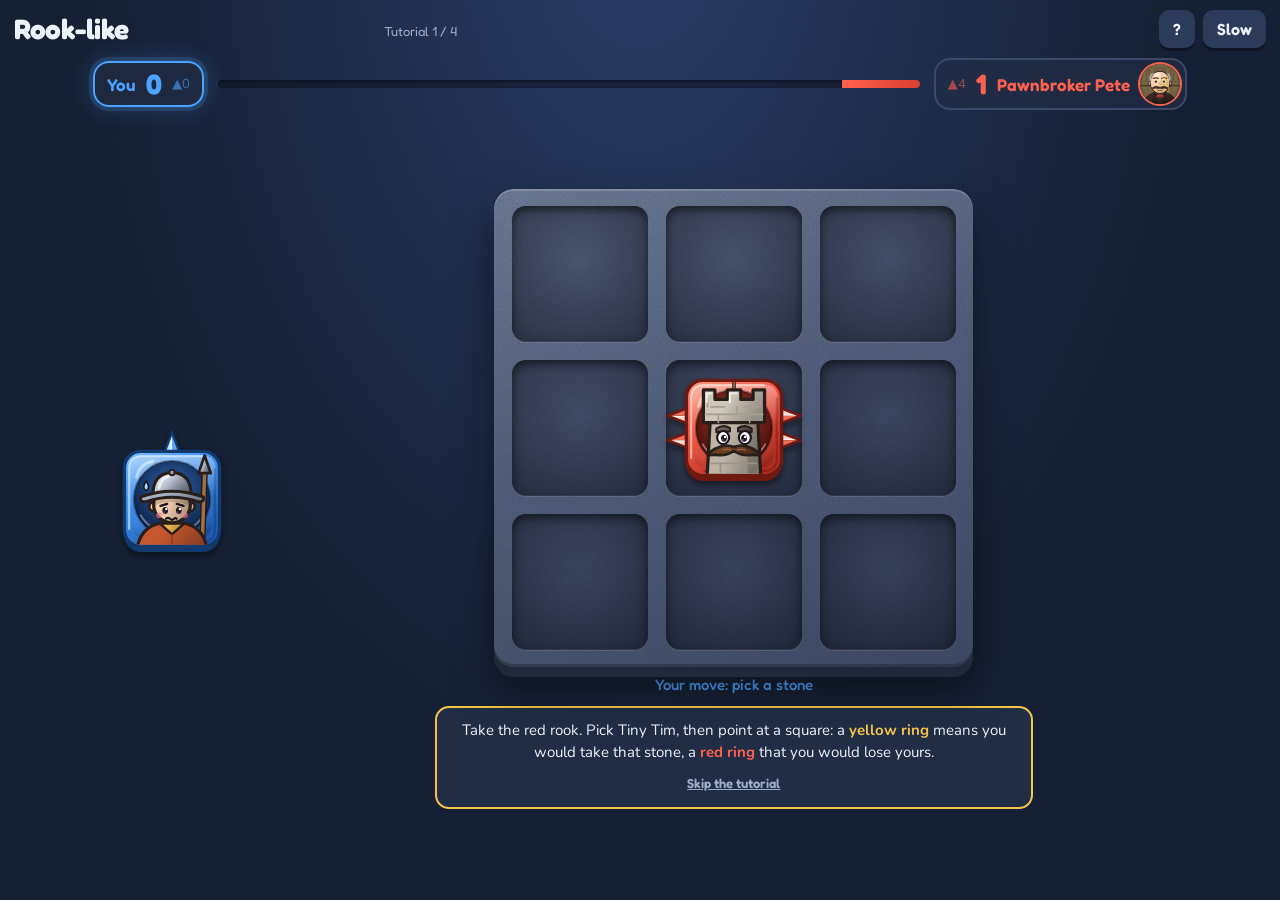
==== commit 47dd61f3: "Rook-like: new stone art. Every character redrawn as a chunky bust in one style, standing in a team-" ====
--- a/index.html
+++ b/index.html
@@ -31,6 +31,10 @@
     <linearGradient id="art-metal" x1="0" y1="0" x2="1" y2="1"><stop offset="0" stop-color="#f2f5fa"/><stop offset=".45" stop-color="#b9c1d1"/><stop offset="1" stop-color="#6f7a8e"/></linearGradient>
     <radialGradient id="art-face" cx=".45" cy=".4" r=".7"><stop offset="0" stop-color="#fff" stop-opacity=".22"/><stop offset=".7" stop-color="#fff" stop-opacity="0"/><stop offset="1" stop-color="#000" stop-opacity=".12"/></radialGradient>
     <radialGradient id="art-vignette" cx=".5" cy=".45" r=".7"><stop offset=".6" stop-color="#000" stop-opacity="0"/><stop offset="1" stop-color="#000" stop-opacity=".45"/></radialGradient>
+    <radialGradient id="well-you" cx=".5" cy=".38" r=".62"><stop offset="0" stop-color="#2d66b4"/><stop offset="1" stop-color="#0c1f40"/></radialGradient>
+    <radialGradient id="well-opponent" cx=".5" cy=".38" r=".62"><stop offset="0" stop-color="#b03a2c"/><stop offset="1" stop-color="#430d09"/></radialGradient>
+    <radialGradient id="well-debris" cx=".5" cy=".38" r=".62"><stop offset="0" stop-color="#2e2e36"/><stop offset="1" stop-color="#08080a"/></radialGradient>
+    <clipPath id="art-clip"><rect x="16.3" y="16.3" width="67.4" height="67.4" rx="10.8"/></clipPath>
     <radialGradient id="art-glow"><stop offset="0" stop-color="#9b5de5" stop-opacity=".45"/><stop offset="1" stop-color="#9b5de5" stop-opacity="0"/></radialGradient>
   </defs>
 </svg>
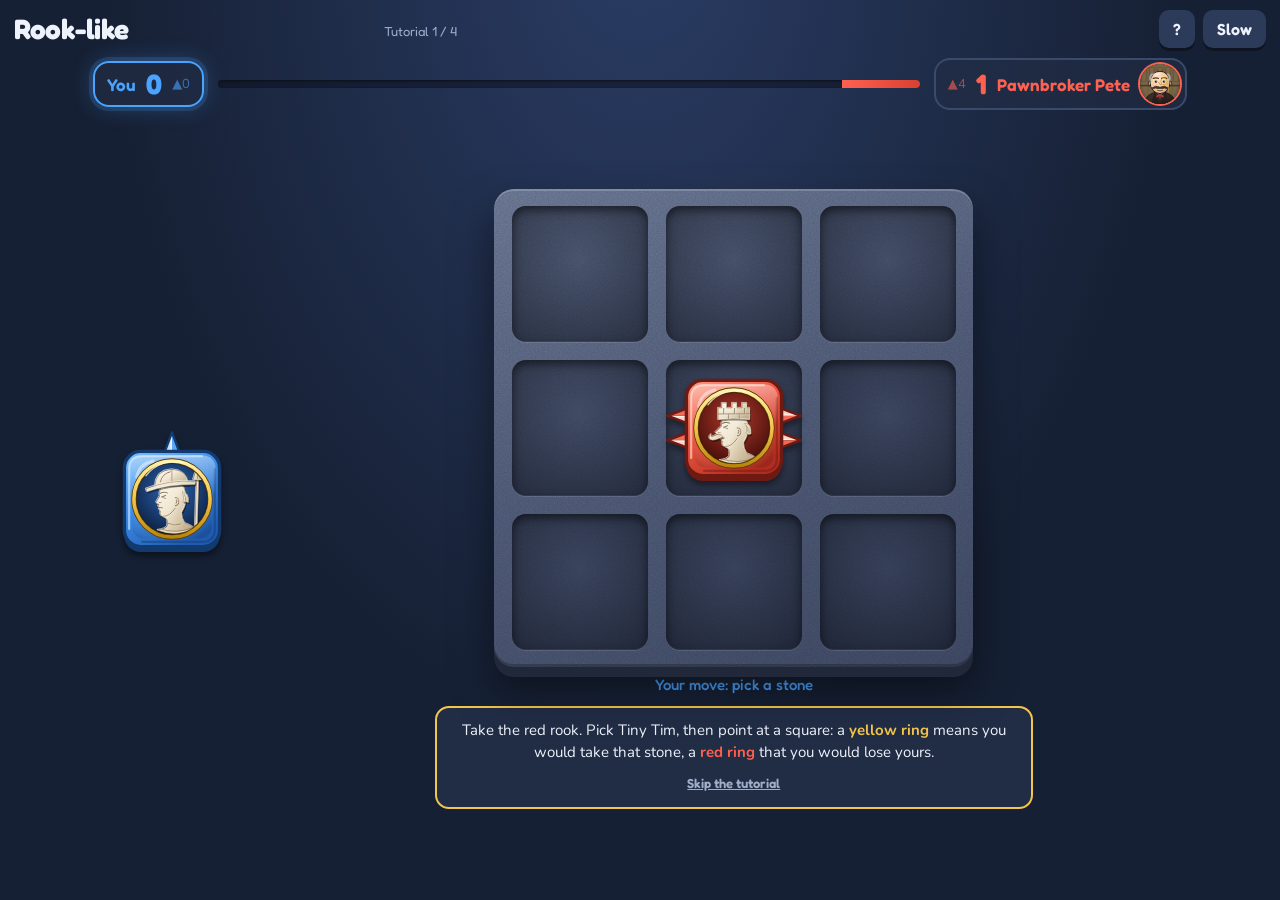
==== commit 1ffcfd0f: "Rook-like: stone art redone as ivory cameos: every character a carved profile in a gold bezel - Loui" ====
--- a/index.html
+++ b/index.html
@@ -34,7 +34,9 @@
     <radialGradient id="well-you" cx=".5" cy=".38" r=".62"><stop offset="0" stop-color="#2d66b4"/><stop offset="1" stop-color="#0c1f40"/></radialGradient>
     <radialGradient id="well-opponent" cx=".5" cy=".38" r=".62"><stop offset="0" stop-color="#b03a2c"/><stop offset="1" stop-color="#430d09"/></radialGradient>
     <radialGradient id="well-debris" cx=".5" cy=".38" r=".62"><stop offset="0" stop-color="#2e2e36"/><stop offset="1" stop-color="#08080a"/></radialGradient>
-    <clipPath id="art-clip"><rect x="16.3" y="16.3" width="67.4" height="67.4" rx="10.8"/></clipPath>
+    <clipPath id="art-clip"><circle cx="50" cy="50" r="27.4"/></clipPath>
+    <linearGradient id="cameo-ivory" x1="0" y1="0" x2=".7" y2="1"><stop offset="0" stop-color="#fffbf2"/><stop offset="1" stop-color="#e2d3b4"/></linearGradient>
+    <linearGradient id="cameo-shade" x1="0" y1="0" x2="1" y2=".6"><stop offset=".5" stop-color="#7a5a30" stop-opacity="0"/><stop offset="1" stop-color="#7a5a30" stop-opacity=".3"/></linearGradient>
     <radialGradient id="art-glow"><stop offset="0" stop-color="#9b5de5" stop-opacity=".45"/><stop offset="1" stop-color="#9b5de5" stop-opacity="0"/></radialGradient>
   </defs>
 </svg>
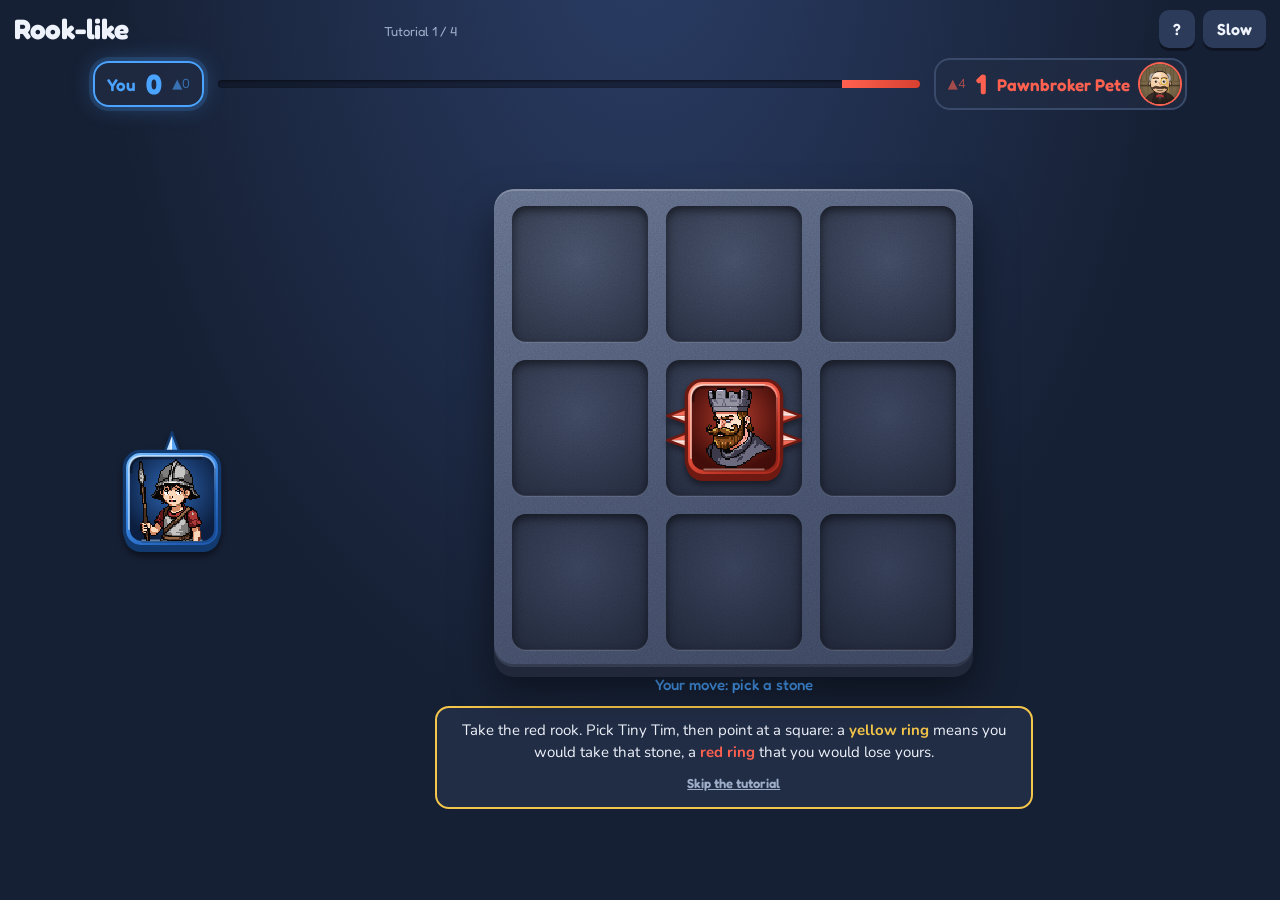
==== commit 5ebefae8: "Rook-like: stone art redone as pixel-art portraits - Louis asked for pixel art after the cameos: eve" ====
--- a/index.html
+++ b/index.html
@@ -34,9 +34,7 @@
     <radialGradient id="well-you" cx=".5" cy=".38" r=".62"><stop offset="0" stop-color="#2d66b4"/><stop offset="1" stop-color="#0c1f40"/></radialGradient>
     <radialGradient id="well-opponent" cx=".5" cy=".38" r=".62"><stop offset="0" stop-color="#b03a2c"/><stop offset="1" stop-color="#430d09"/></radialGradient>
     <radialGradient id="well-debris" cx=".5" cy=".38" r=".62"><stop offset="0" stop-color="#2e2e36"/><stop offset="1" stop-color="#08080a"/></radialGradient>
-    <clipPath id="art-clip"><circle cx="50" cy="50" r="27.4"/></clipPath>
-    <linearGradient id="cameo-ivory" x1="0" y1="0" x2=".7" y2="1"><stop offset="0" stop-color="#fffbf2"/><stop offset="1" stop-color="#e2d3b4"/></linearGradient>
-    <linearGradient id="cameo-shade" x1="0" y1="0" x2="1" y2=".6"><stop offset=".5" stop-color="#7a5a30" stop-opacity="0"/><stop offset="1" stop-color="#7a5a30" stop-opacity=".3"/></linearGradient>
+    <clipPath id="art-clip"><rect x="19" y="19" width="62" height="62" rx="9"/></clipPath>
     <radialGradient id="art-glow"><stop offset="0" stop-color="#9b5de5" stop-opacity=".45"/><stop offset="1" stop-color="#9b5de5" stop-opacity="0"/></radialGradient>
   </defs>
 </svg>
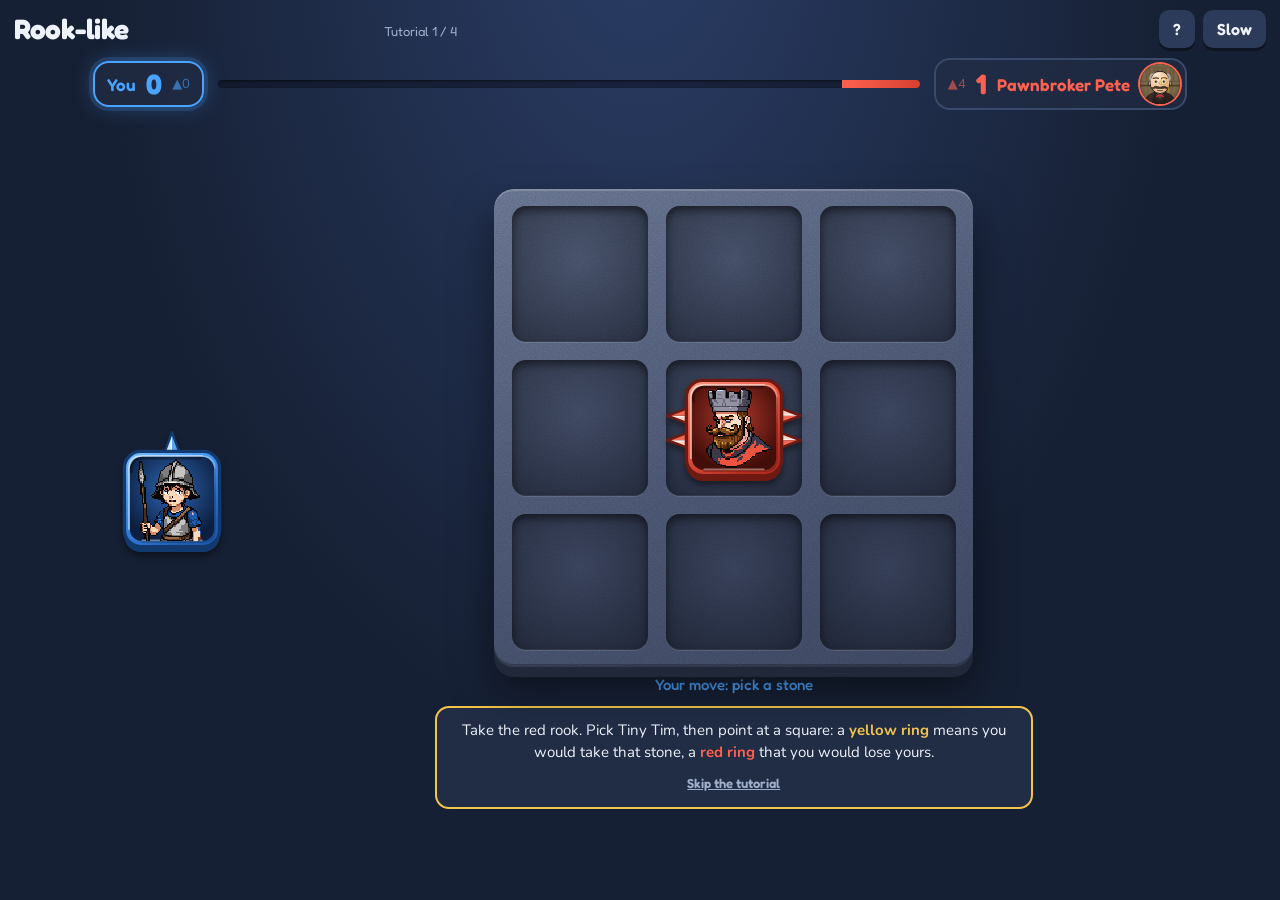
==== commit 05316d8c: "Rook-like: His Hovering Holiness is gone; Buzzy Beatrice's swarm no longer grounds anyone - Rules: n" ====
--- a/index.html
+++ b/index.html
@@ -82,7 +82,7 @@
     <li>Take turns placing a stone from your hand on an empty square of the 4 × 4 board. Your stones are blue and face up the board, the opponent's are red and face down.</li>
     <li><b>Fights:</b> each side of your new stone that touches a red stone fights it. Facing spikes break off one for one, and the side with spikes left over wins and takes the other stone. A spike that hits is used up, so 2 against 1 ends 1 against 0. Lose any of these fights and your new stone is taken.</li>
     <li><b>Chains:</b> a stone that changes colour fights on with its own spikes, the pair closest to the new stone first, until no blue and red stones touch with a spike between them.</li>
-    <li><b>Winning:</b> when the board is full, each stone you own is one point. Level on points, most spikes left wins (the ▲ number). Level on spikes too, whoever placed first wins. Whoever loses His Hovering Holiness loses at once.</li>
+    <li><b>Winning:</b> when the board is full, each stone you own is one point. Level on points, most spikes left wins (the ▲ number). Level on spikes too, whoever placed first wins.</li>
   </ul>
   <h3>Stones</h3>
   <ul>
--- a/style.css
+++ b/style.css
@@ -581,7 +581,7 @@
   border-color: var(--red);
 }
 
-/* ===== Rare stones: poison, His Hovering Holiness flying, and one-off effects of a fight ===== */
+/* ===== Rare stones: poison, and one-off effects of a fight ===== */
 .square.poisoned svg.stone {
   filter: drop-shadow(0 0 7px #7dff5a) drop-shadow(0 4px 3px rgba(0, 0, 0, 0.45));
 }
@@ -614,47 +614,6 @@
   font-size: 13px;
   z-index: 3;
   box-shadow: 0 0 10px #7dff5a;
-}
-.square.flying svg.stone {
-  animation: hover 1.8s ease-in-out infinite;
-}
-.square.flying::after {
-  content: '';
-  position: absolute;
-  left: 22%;
-  right: 22%;
-  bottom: 4%;
-  height: 10%;
-  border-radius: 50%;
-  background: rgba(0, 0, 0, 0.45);
-  filter: blur(3px);
-  animation: shadow 1.8s ease-in-out infinite;
-  pointer-events: none;
-}
-.jet-flames {
-  position: absolute;
-  left: 0;
-  right: 0;
-  bottom: -2%;
-  height: 30%;
-  pointer-events: none;
-  animation: hover 1.8s ease-in-out infinite;
-}
-.jet-flames i {
-  position: absolute;
-  bottom: 0;
-  width: 14%;
-  height: 100%;
-  border-radius: 50% 50% 45% 45%;
-  background: radial-gradient(ellipse at 50% 20%, #fff6c8 0 18%, #ffb43a 40%, #ff5a1f 65%, transparent 72%);
-  animation: flame 0.18s ease-in-out infinite alternate;
-}
-.jet-flames i:first-child {
-  left: 30%;
-}
-.jet-flames i:last-child {
-  right: 30%;
-  animation-delay: 0.09s;
 }
 .square.bitten::after {
   content: '';
@@ -1126,34 +1085,6 @@
     transform: translateY(14px);
   }
 }
-@keyframes hover {
-  0%,
-  100% {
-    transform: translateY(-7%);
-  }
-  50% {
-    transform: translateY(-14%);
-  }
-}
-@keyframes shadow {
-  0%,
-  100% {
-    transform: scaleX(1);
-    opacity: 0.8;
-  }
-  50% {
-    transform: scaleX(0.8);
-    opacity: 0.5;
-  }
-}
-@keyframes flame {
-  from {
-    transform: scaleY(0.75);
-  }
-  to {
-    transform: scaleY(1.15);
-  }
-}
 @keyframes crumble {
   0%,
   100% {
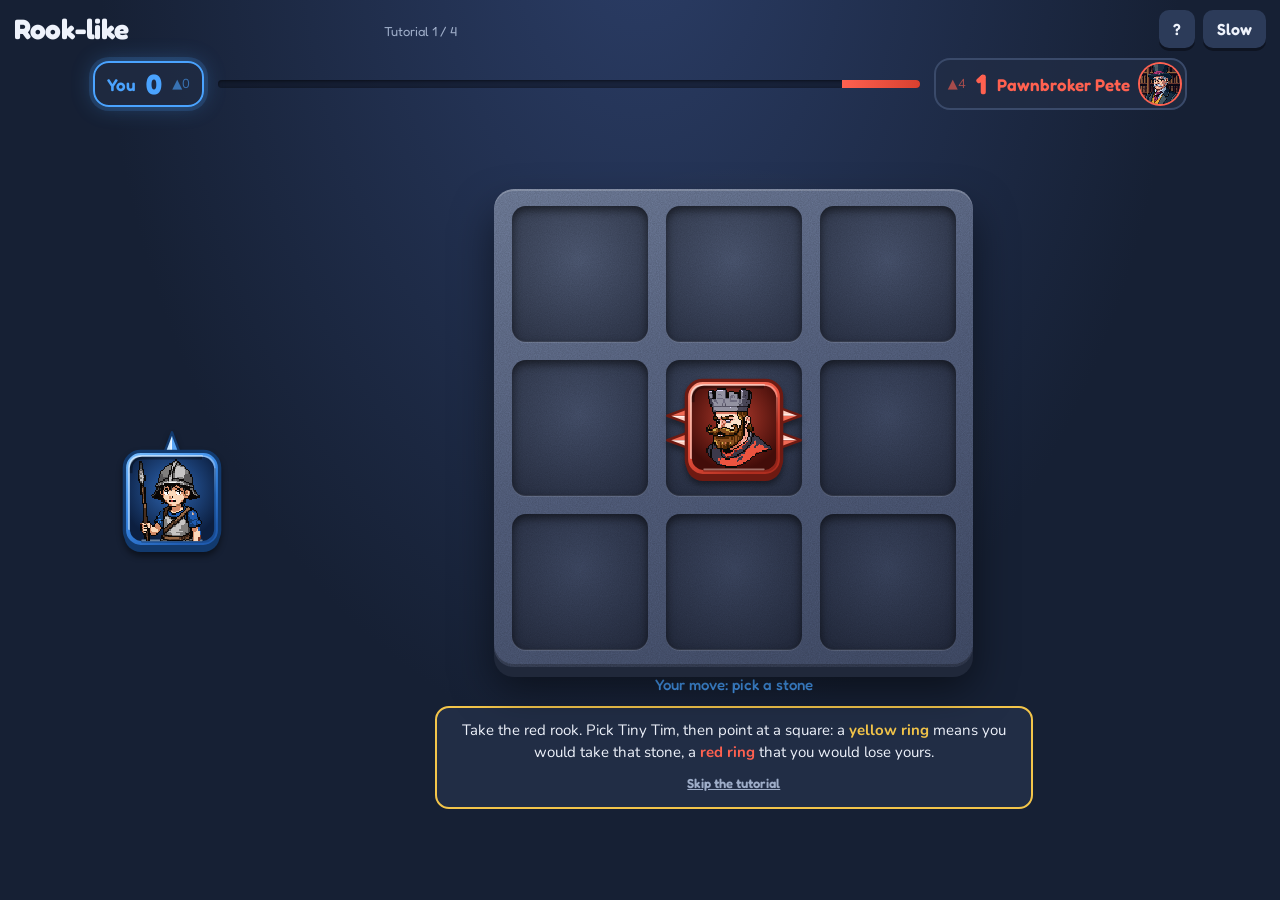
==== commit 941f7b3b: "Rook-like: pixel-art opponents, your deck is remembered, a separate big deck card, rewards you can't" ====
--- a/index.html
+++ b/index.html
@@ -25,17 +25,12 @@
     <linearGradient id="body-debris" x1="0" y1="0" x2=".6" y2="1"><stop offset="0" stop-color="#4a4a54"/><stop offset="1" stop-color="#121216"/></linearGradient>
     <linearGradient id="gold" x1="0" y1="0" x2="0" y2="1"><stop offset="0" stop-color="#fff2a8"/><stop offset=".5" stop-color="#f3c54a"/><stop offset="1" stop-color="#b8860b"/></linearGradient>
     <linearGradient id="sheen" x1="0" y1="0" x2="0" y2="1"><stop offset="0" stop-color="#fff" stop-opacity=".38"/><stop offset=".45" stop-color="#fff" stop-opacity="0"/></linearGradient>
-    <!-- art.js: skin, the right-side shading every shape gets, metal, the stone's inner face, portrait vignette and glow -->
-    <radialGradient id="art-skin" cx=".38" cy=".32" r=".8"><stop offset="0" stop-color="#fde3c6"/><stop offset=".55" stop-color="#f2c9a0"/><stop offset="1" stop-color="#d39b72"/></radialGradient>
-    <linearGradient id="art-shade" x1="0" y1="0" x2="1" y2=".35"><stop offset=".45" stop-color="#000" stop-opacity="0"/><stop offset="1" stop-color="#000" stop-opacity=".28"/></linearGradient>
-    <linearGradient id="art-metal" x1="0" y1="0" x2="1" y2="1"><stop offset="0" stop-color="#f2f5fa"/><stop offset=".45" stop-color="#b9c1d1"/><stop offset="1" stop-color="#6f7a8e"/></linearGradient>
+    <!-- art.js: the stone's inner face, the dark window behind each character and its clip -->
     <radialGradient id="art-face" cx=".45" cy=".4" r=".7"><stop offset="0" stop-color="#fff" stop-opacity=".22"/><stop offset=".7" stop-color="#fff" stop-opacity="0"/><stop offset="1" stop-color="#000" stop-opacity=".12"/></radialGradient>
-    <radialGradient id="art-vignette" cx=".5" cy=".45" r=".7"><stop offset=".6" stop-color="#000" stop-opacity="0"/><stop offset="1" stop-color="#000" stop-opacity=".45"/></radialGradient>
     <radialGradient id="well-you" cx=".5" cy=".38" r=".62"><stop offset="0" stop-color="#2d66b4"/><stop offset="1" stop-color="#0c1f40"/></radialGradient>
     <radialGradient id="well-opponent" cx=".5" cy=".38" r=".62"><stop offset="0" stop-color="#b03a2c"/><stop offset="1" stop-color="#430d09"/></radialGradient>
     <radialGradient id="well-debris" cx=".5" cy=".38" r=".62"><stop offset="0" stop-color="#2e2e36"/><stop offset="1" stop-color="#08080a"/></radialGradient>
     <clipPath id="art-clip"><rect x="19" y="19" width="62" height="62" rx="9"/></clipPath>
-    <radialGradient id="art-glow"><stop offset="0" stop-color="#9b5de5" stop-opacity=".45"/><stop offset="1" stop-color="#9b5de5" stop-opacity="0"/></radialGradient>
   </defs>
 </svg>
 
@@ -86,16 +81,16 @@
   </ul>
   <h3>Stones</h3>
   <ul>
-    <li>Each level adds a spike to every side that has some, up to 5. Opponent stones can be level 0: one spike fewer on every spiked side, so a level 0 Tiny has none.</li>
+    <li>Each level adds a spike to every side that has some, up to 5. Opponent stones start at level 0: one spike fewer on every spiked side, so a level 0 Tiny has none.</li>
     <li><b>King Kobe</b> has golden shields: every spike that touches him breaks, and he can never be taken.</li>
     <li><b>Rare stones</b> have their own powers and their own growth (see below). Each belongs to one opponent, who always brings it.</li>
   </ul>
   <h3>A run</h3>
   <ul>
-    <li>A run is <b>20 matches</b>, and match 20 is the boss. Lose one and the run is over. The difficulty is picked once per game (New game, below, starts over with the starter stones): Easy (opponents look 2 moves ahead, stones from level 0), Normal (as far ahead as they can, level 0), Hard (2 moves, level 1) or Very hard (as far as they can, level 1).</li>
-    <li>Before each match you see the opponent's stones and pick 8 of yours, at most one king and one queen. Your king and your 7 spikiest stones are picked for you: tap a stone to swap it.</li>
-    <li>After each match you win, every opponent's deck upgrades one stone. On Easy the Tinies go first, on Normal the Tinies, knights, bishops and rooks, one level at a time. The boss starts 6 upgrades ahead. Lady Lux, whose Experienced Edna cures poison, always comes before Madame Swerve and her Venom Veronica.</li>
-    <li>After a win, upgrade one of three stones from your deck by one level (the old one stays, except a queen, who is replaced), and get a stone the opponent played that you do not own, at level 1. When a run ends, keep one stone you gained in it for good.</li>
+    <li>A run is <b>20 matches</b>, and match 20 is the boss. Lose one and the run is over. The difficulty is picked once per game (New game, below, starts over with the starter stones): Easy (opponents look 2 moves ahead), Normal (as far ahead as they can), Hard (2 moves) or Very hard (as far as they can). The card shows how many levels their stones gain per win.</li>
+    <li>Before each match you see the opponent's stones and the 8 of yours you take in, at most one king and one queen: the same stones as last match, even in a new run. Fight plays them, Change stones swaps some.</li>
+    <li>After each match you win, every opponent's deck gains levels, one stone one level at a time. On Easy the Tinies go first, on Normal the Tinies, knights, bishops and rooks. The boss skips the first few upgrades. Lady Lux, whose Experienced Edna cures poison, always comes before Madame Swerve and her Venom Veronica.</li>
+    <li>After a win you get a new stone: one the opponent played or a pawn or knight turn you do not own yet. It goes into your deck by itself only when it has more spikes than your weakest stone there. Then upgrade one of three stones from your deck by one level (the old one stays, except a queen, who is replaced). When a run ends, keep one stone you gained in it for good.</li>
   </ul>
   <h3>Controls</h3>
   <ul>
--- a/style.css
+++ b/style.css
@@ -343,9 +343,14 @@
   opacity: 0.8;
   font-variant-numeric: tabular-nums;
 }
-.portrait svg,
+.portrait img,
+.big-portrait img {
+  width: 100%;
+  height: 100%;
+  display: block;
+  image-rendering: pixelated;
+}
 .hidden-stone svg,
-.big-portrait svg,
 .hand-stone svg,
 .square svg.stone {
   width: 100%;
@@ -796,20 +801,34 @@
   height: 52px;
   overflow: visible;
 }
-/* Your collection on the card before a match: stones in your deck are lit, the rest dimmed. */
+/* The two buttons at the foot of a card: the quiet one on the left, the main one on the right. */
+.card-buttons {
+  display: flex;
+  justify-content: center;
+  gap: 12px;
+}
+.card.wide {
+  width: min(1040px, 100%);
+}
+/* Your whole collection on its own wide card: big stones with their names, the ones in your deck lit,
+   the rest dimmed. */
 .collection {
-  display: flex;
-  flex-wrap: wrap;
-  justify-content: center;
-  gap: 6px;
+  display: grid;
+  grid-template-columns: repeat(auto-fill, minmax(112px, 1fr));
+  gap: 10px;
+  max-height: 64vh;
+  overflow-y: auto;
+  padding: 6px;
 }
 .owned {
-  width: 58px;
-  height: 58px;
-  padding: 3px;
+  position: relative;
+  display: grid;
+  justify-items: center;
+  gap: 4px;
+  padding: 10px 4px 8px;
   background: none;
   box-shadow: none;
-  border-radius: 12px;
+  border-radius: 14px;
   opacity: 0.38;
   filter: saturate(0.6);
   transition:
@@ -817,9 +836,14 @@
     transform 0.12s;
 }
 .owned svg {
-  width: 100%;
-  height: 100%;
+  width: 84px;
+  height: 84px;
   overflow: visible;
+}
+.owned-name {
+  font-size: 13px;
+  font-weight: 600;
+  line-height: 1.2;
 }
 .owned.in-deck {
   opacity: 1;
@@ -833,13 +857,82 @@
 .deck-count {
   font-variant-numeric: tabular-nums;
 }
+/* A stone you got after the last match wears a badge: New or Up. */
+.deck-stone {
+  position: relative;
+}
+.badge {
+  position: absolute;
+  top: -6px;
+  right: -8px;
+  padding: 1px 6px;
+  border-radius: 8px;
+  background: var(--accent);
+  color: #2a2410;
+  font-family: var(--font-display);
+  font-size: 11px;
+  font-weight: 700;
+  text-transform: uppercase;
+  box-shadow: 0 2px 0 #0e1422;
+}
+.owned .badge {
+  top: 2px;
+  right: 6px;
+}
+
+/* The card after a win: a big Victory, then the new stone, shining. */
+.card h2.victory {
+  font-size: 40px;
+  color: var(--accent);
+  text-shadow: 0 4px 0 #6b4f08;
+  animation: drop 0.45s ease-out;
+}
+.gift {
+  display: grid;
+  justify-items: center;
+  gap: 6px;
+  padding: 14px;
+  border-radius: 16px;
+  background: radial-gradient(circle at 50% 38%, rgba(243, 197, 74, 0.32), var(--panel-raised) 62%);
+  box-shadow: inset 0 0 0 2px rgba(243, 197, 74, 0.55);
+}
+.gift-stone {
+  position: relative;
+  width: 132px;
+  height: 132px;
+}
+.gift-stone::before {
+  content: '';
+  position: absolute;
+  inset: -26px;
+  background: repeating-conic-gradient(rgba(255, 236, 160, 0.3) 0 12deg, transparent 12deg 30deg);
+  border-radius: 50%;
+  mask: radial-gradient(circle, #000 35%, transparent 70%);
+  animation: spin 9s linear infinite;
+}
+.gift-stone svg {
+  position: relative;
+  width: 100%;
+  height: 100%;
+  overflow: visible;
+  animation: drop 0.5s ease-out;
+}
+.gift .gift-name {
+  font-family: var(--font-display);
+  font-size: 22px;
+  font-weight: 600;
+  color: var(--ink);
+}
+.gift .gift-where {
+  color: var(--ink);
+}
 .card .primary:disabled {
   opacity: 0.4;
   cursor: default;
   transform: none;
 }
 
-/* The card before a match: the opponent's stones, and a panel for each rare stone you have not met yet. */
+/* The card before a match: the opponent's stones, a panel for each rare stone you have not met yet, your deck. */
 .their-deck svg {
   width: 46px;
   height: 46px;
@@ -946,6 +1039,9 @@
   height: auto;
   overflow: visible;
 }
+.piece-guide p {
+  grid-column: 3; /* the king has one picture, his words still go in the wide column */
+}
 .piece-guide b {
   font-weight: 600;
   display: block;
@@ -961,6 +1057,11 @@
 }
 
 /* ===== Keyframes ===== */
+@keyframes spin {
+  to {
+    transform: rotate(360deg);
+  }
+}
 @keyframes thump {
   0%,
   100% {
@@ -1137,7 +1238,10 @@
   .square.would-take::after,
   .points-pop,
   .name-tag,
-  .card {
+  .card,
+  .card h2.victory,
+  .gift-stone::before,
+  .gift-stone svg {
     animation: none;
   }
 }
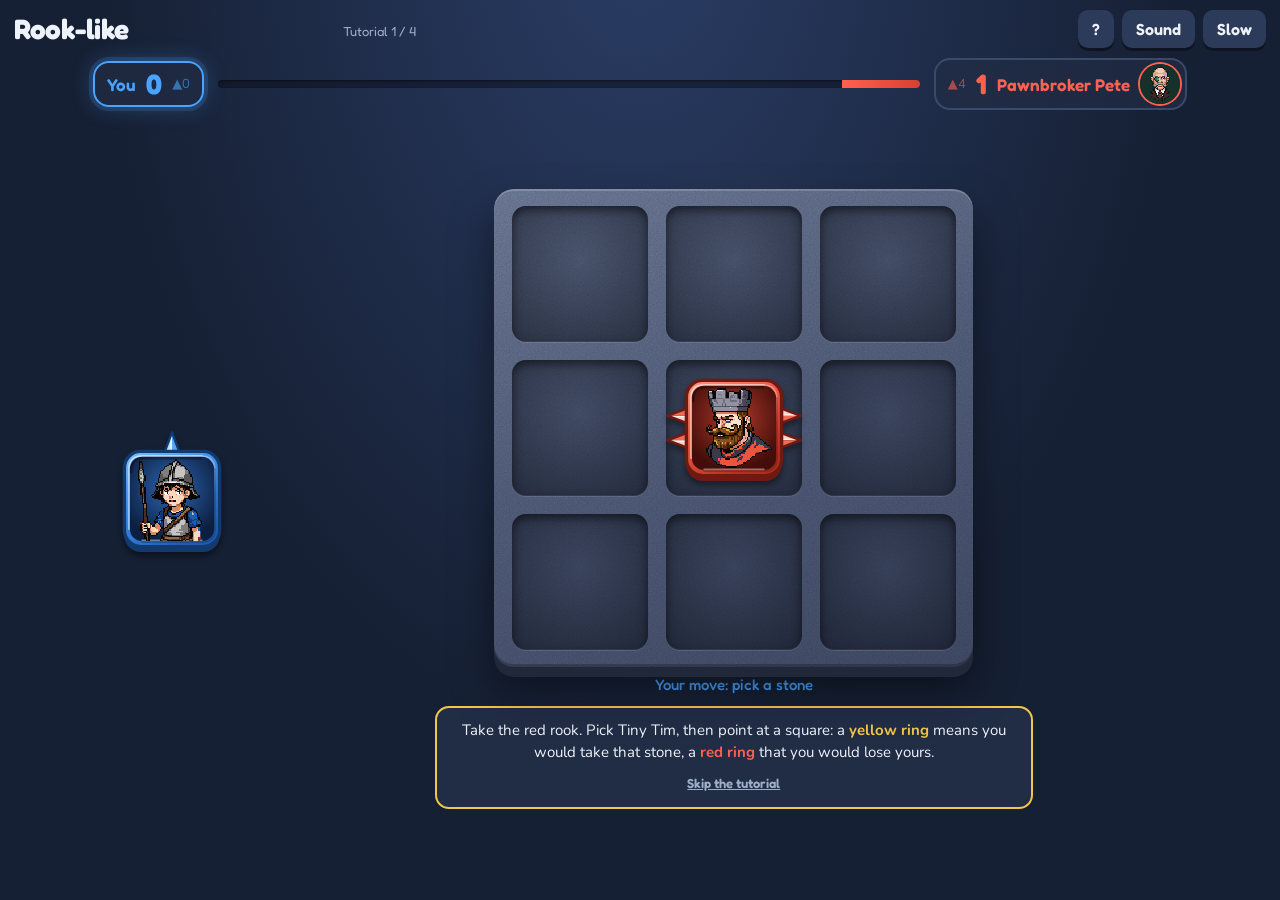
==== commit 4f4327e6: "Rook-like: synth sound, hearts per run, pick one of two new stones - Sound: a tiny Web Audio synth (" ====
--- a/index.html
+++ b/index.html
@@ -40,6 +40,7 @@
     <div class="run-progress"><div class="ladder" id="ladder"></div><div class="run-line" id="run-line"></div></div>
     <div class="controls">
       <button id="rules-button" title="Rules">?</button>
+      <button id="sound-button" aria-pressed="true" title="Sound (M)">Sound</button>
       <button id="slow-button" aria-pressed="false" title="Slow motion (S)">Slow</button>
     </div>
   </header>
@@ -87,14 +88,14 @@
   </ul>
   <h3>A run</h3>
   <ul>
-    <li>A run is <b>20 matches</b>, and match 20 is the boss. Lose one and the run is over. The difficulty is picked once per game (New game, below, starts over with the starter stones): Easy (opponents look 2 moves ahead), Normal (as far ahead as they can), Hard (2 moves) or Very hard (as far as they can). The card shows how many levels their stones gain per win.</li>
+    <li>A run is <b>20 matches</b>, and match 20 is the boss. A lost match costs a heart ♥ and is played again; lose your last heart and the run is over (Easy and Normal have 3, Hard 2, Very hard 1). The difficulty is picked once per game (New game, below, starts over with the starter stones): Easy (opponents look 2 moves ahead), Normal (as far ahead as they can), Hard (2 moves) or Very hard (as far as they can). The card shows how many levels their stones gain per win.</li>
     <li>Before each match you see the opponent's stones and the 8 of yours you take in, at most one king and one queen: the same stones as last match, even in a new run. Fight plays them, Change stones swaps some.</li>
     <li>After each match you win, every opponent's deck gains levels, one stone one level at a time. On Easy the Tinies go first, on Normal the Tinies, knights, bishops and rooks. The boss skips the first few upgrades. Lady Lux, whose Experienced Edna cures poison, always comes before Madame Swerve and her Venom Veronica.</li>
-    <li>After a win you get a new stone: one the opponent played or a pawn or knight turn you do not own yet. It goes into your deck by itself only when it has more spikes than your weakest stone there. Then upgrade one of three stones from your deck by one level (the old one stays, except a queen, who is replaced). When a run ends, keep one stone you gained in it for good.</li>
+    <li>After a win you pick one of two new stones: ones the opponent played or pawn and knight turns you do not own yet. It goes into your deck by itself only when it has more spikes than your weakest stone there. Then upgrade one of three stones from your deck by one level (the old one stays, except a queen, who is replaced). When a run ends, keep one stone you gained in it for good.</li>
   </ul>
   <h3>Controls</h3>
   <ul>
-    <li>Pick a stone (or press its number), then point at a square, or tap it once on a phone: yellow stones you would take, red stones you would lose, faded spikes would break. Slow (or S) plays every move four times slower.</li>
+    <li>Pick a stone (or press its number), then point at a square, or tap it once on a phone: yellow stones you would take, red stones you would lose, faded spikes would break. Slow (or S) plays every move four times slower, Sound (or M) turns the sound on and off.</li>
   </ul>
   <div class="piece-guide" id="piece-guide"></div>
   <p class="record" id="record"></p>
@@ -117,6 +118,7 @@
 <script src="src/settings.js"></script>
 <script src="src/save.js"></script>
 <script src="src/screen.js"></script>
+<script src="src/sound.js"></script>
 <script src="src/move.js"></script>
 <script src="src/run.js"></script>
 <script src="src/tutorial.js"></script>
--- a/style.css
+++ b/style.css
@@ -97,6 +97,10 @@
   background: var(--accent);
   color: #2a2410;
 }
+#sound-button[aria-pressed='false'] {
+  color: var(--muted);
+  text-decoration: line-through;
+}
 .text-button {
   background: none;
   box-shadow: none;
@@ -175,6 +179,21 @@
   font-size: 13px;
   color: var(--muted);
   margin-top: 4px;
+}
+/* Hearts: the lost matches a run can still take. */
+.hearts {
+  color: var(--red);
+  letter-spacing: 1px;
+}
+.card .hearts.big {
+  color: var(--red);
+  font-size: 34px;
+  letter-spacing: 6px;
+  margin: 4px 0 0;
+}
+.hearts .just-lost {
+  display: inline-block;
+  animation: heartbreak calc(0.7s * var(--time-scale, 1)) ease-out 0.25s both;
 }
 
 /* ===== Scores: you, the tug of war, the opponent ===== */
@@ -597,7 +616,8 @@
   height: 60%;
   pointer-events: none;
   z-index: 2;
-  background: radial-gradient(circle at 30% 20%, #9dff6a 0 4px, transparent 5px),
+  background:
+    radial-gradient(circle at 30% 20%, #9dff6a 0 4px, transparent 5px),
     radial-gradient(circle at 70% 45%, #7de04a 0 3px, transparent 4px),
     radial-gradient(circle at 45% 75%, #9dff6a 0 3px, transparent 4px);
   animation: drip 1.6s ease-in infinite;
@@ -723,11 +743,6 @@
     0 0 0 4px #9b5de5,
     0 0 40px rgba(155, 93, 229, 0.6);
 }
-.card q {
-  font-style: italic;
-  color: var(--ink);
-  font-size: 17px;
-}
 .choices {
   display: grid;
   grid-template-columns: repeat(auto-fit, minmax(130px, 1fr));
@@ -749,13 +764,17 @@
   height: 76px;
   overflow: visible;
 }
+.choices.gifts .swap svg {
+  width: 88px;
+  height: 88px;
+}
 .choices.difficulties {
   grid-template-columns: repeat(2, 1fr);
 }
 .choice .difficulty {
   font-size: 19px;
 }
-.choice .difficulty-detail {
+.choice .choice-detail {
   font-family: var(--font-body);
   font-weight: 400;
   font-size: 13px;
@@ -1069,6 +1088,22 @@
   }
   35% {
     transform: translateY(3px) scale(0.995);
+  }
+}
+@keyframes heartbreak {
+  0% {
+    transform: scale(1);
+    opacity: 1;
+  }
+  30% {
+    transform: scale(1.5) rotate(-12deg);
+  }
+  55% {
+    transform: scale(0.9) rotate(10deg);
+  }
+  100% {
+    transform: none;
+    opacity: 0.6;
   }
 }
 @keyframes shake {
